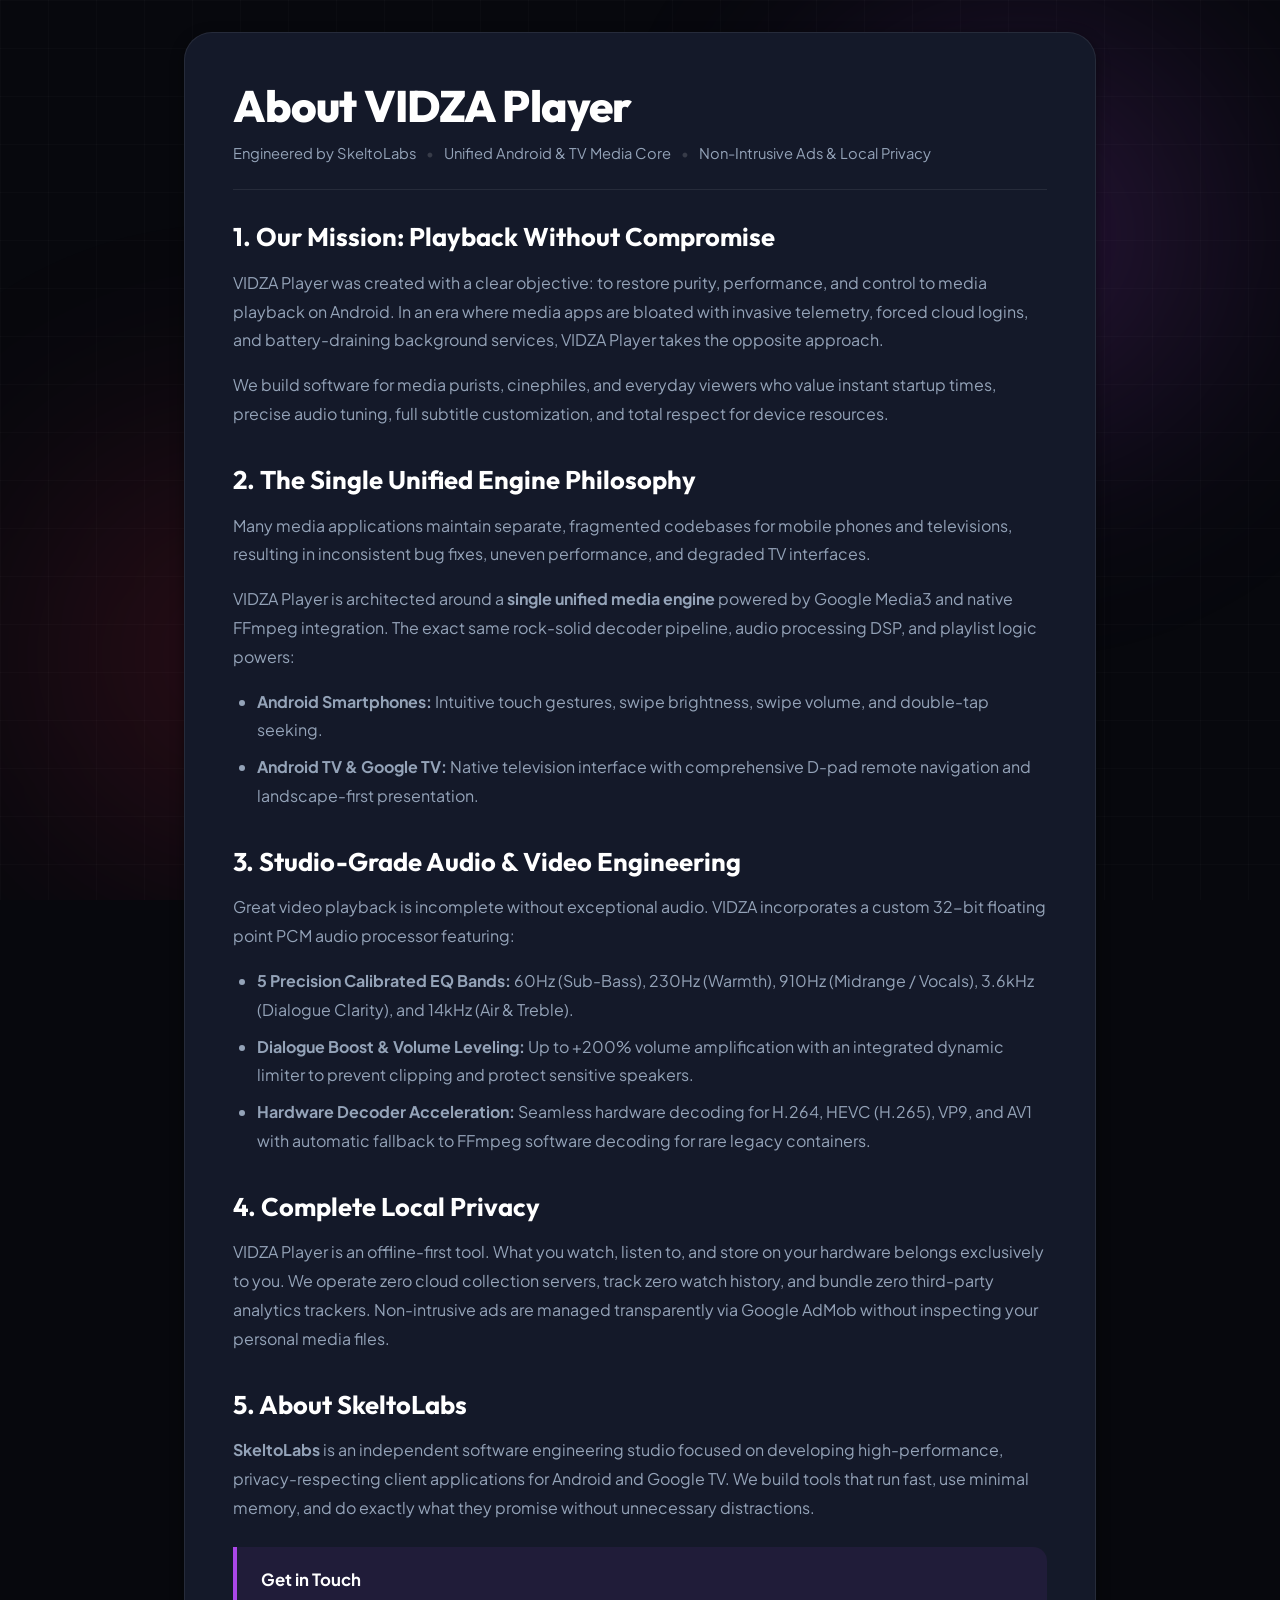
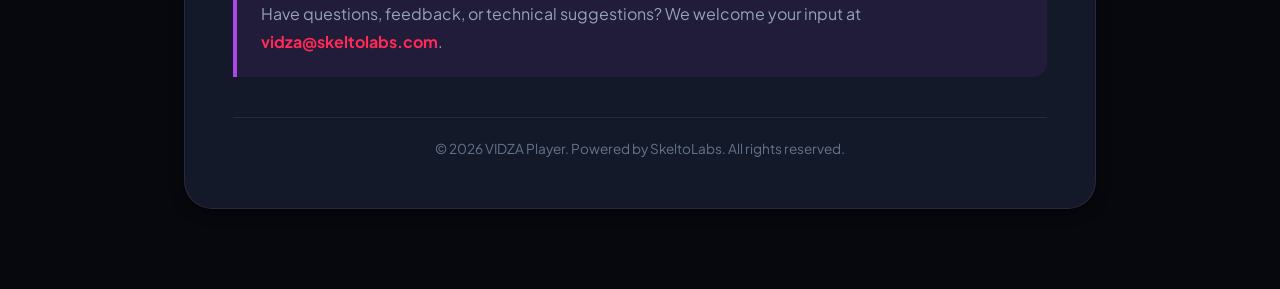
==== about.html @ 593e0abf "Initial commit: VIDZA Player landing page with SEO optimization and custom domain config" ====
<!DOCTYPE html>
<html lang="en" data-theme="dark">
<head>
  <meta charset="UTF-8">
  <meta name="viewport" content="width=device-width, initial-scale=1.0, viewport-fit=cover">
  <title>About Us — VIDZA Player</title>
  
  <meta name="title" content="About Us — VIDZA Player">
  <meta name="description" content="Learn about SkeltoLabs and our mission behind VIDZA Player: high-performance, cinematic video and audio playback for Android and Android TV.">
  <meta name="author" content="SkeltoLabs">
  <meta name="theme-color" content="#07080D">

  <link rel="canonical" href="https://vidza.skeltolabs.com/about.html">
  <meta property="og:type" content="website">
  <meta property="og:url" content="https://vidza.skeltolabs.com/about.html">
  <meta property="og:title" content="About Us — VIDZA Player">
  <meta property="og:description" content="Learn about SkeltoLabs and our mission behind VIDZA Player: high-performance, cinematic video and audio playback for Android and Android TV.">
  <meta property="og:image" content="https://vidza.skeltolabs.com/assets/images/tv_preview.png">

  <link rel="icon" type="image/png" href="assets/images/app_icon.png">
  <link rel="preconnect" href="https://fonts.googleapis.com">
  <link rel="preconnect" href="https://fonts.gstatic.com" crossorigin>
  <link href="https://fonts.googleapis.com/css2?family=Outfit:wght@400;500;600;700;800&family=Plus+Jakarta+Sans:wght@300;400;500;600;700;800&family=JetBrains+Mono:wght@400;500&display=swap" rel="stylesheet">
  <link rel="stylesheet" href="https://fonts.googleapis.com/css2?family=Material+Symbols+Rounded:opsz,wght,FILL,GRAD@20..48,100..700,0..1,-50..200" />

  <link rel="stylesheet" href="css/animations.css">
  <link rel="stylesheet" href="css/style.css">
</head>
<body class="standalone-legal-body">

  <div class="ambient-mesh" aria-hidden="true">
    <div class="ambient-blob-purple"></div>
    <div class="ambient-blob-red"></div>
  </div>
  <div class="grid-overlay" aria-hidden="true"></div>

  <!-- Self-Contained Document Wrapper (No external header, no external footer) -->
  <div class="standalone-legal-page">
    <div class="legal-container">
      
      <!-- Single Self-Contained Bordered Card -->
      <article class="legal-doc-content">

        <!-- Document Header within the Border Line -->
        <header class="in-card-header">
          <h1 class="in-card-title">About VIDZA Player</h1>
          <div class="in-card-meta">
            <span>Engineered by SkeltoLabs</span>
            <span class="meta-dot">•</span>
            <span>Unified Android & TV Media Core</span>
            <span class="meta-dot">•</span>
            <span>Non-Intrusive Ads & Local Privacy</span>
          </div>
        </header>

        <!-- Document Sections -->
        <h2>1. Our Mission: Playback Without Compromise</h2>
        <p>
          VIDZA Player was created with a clear objective: to restore purity, performance, and control to media playback on Android. In an era where media apps are bloated with invasive telemetry, forced cloud logins, and battery-draining background services, VIDZA Player takes the opposite approach.
        </p>
        <p>
          We build software for media purists, cinephiles, and everyday viewers who value instant startup times, precise audio tuning, full subtitle customization, and total respect for device resources.
        </p>

        <h2>2. The Single Unified Engine Philosophy</h2>
        <p>
          Many media applications maintain separate, fragmented codebases for mobile phones and televisions, resulting in inconsistent bug fixes, uneven performance, and degraded TV interfaces.
        </p>
        <p>
          VIDZA Player is architected around a <strong>single unified media engine</strong> powered by Google Media3 and native FFmpeg integration. The exact same rock-solid decoder pipeline, audio processing DSP, and playlist logic powers:
        </p>
        <ul>
          <li><strong>Android Smartphones:</strong> Intuitive touch gestures, swipe brightness, swipe volume, and double-tap seeking.</li>
          <li><strong>Android TV & Google TV:</strong> Native television interface with comprehensive D-pad remote navigation and landscape-first presentation.</li>
        </ul>

        <h2>3. Studio-Grade Audio & Video Engineering</h2>
        <p>
          Great video playback is incomplete without exceptional audio. VIDZA incorporates a custom 32-bit floating point PCM audio processor featuring:
        </p>
        <ul>
          <li><strong>5 Precision Calibrated EQ Bands:</strong> 60Hz (Sub-Bass), 230Hz (Warmth), 910Hz (Midrange / Vocals), 3.6kHz (Dialogue Clarity), and 14kHz (Air & Treble).</li>
          <li><strong>Dialogue Boost & Volume Leveling:</strong> Up to +200% volume amplification with an integrated dynamic limiter to prevent clipping and protect sensitive speakers.</li>
          <li><strong>Hardware Decoder Acceleration:</strong> Seamless hardware decoding for H.264, HEVC (H.265), VP9, and AV1 with automatic fallback to FFmpeg software decoding for rare legacy containers.</li>
        </ul>

        <h2>4. Complete Local Privacy</h2>
        <p>
          VIDZA Player is an offline-first tool. What you watch, listen to, and store on your hardware belongs exclusively to you. We operate zero cloud collection servers, track zero watch history, and bundle zero third-party analytics trackers. Non-intrusive ads are managed transparently via Google AdMob without inspecting your personal media files.
        </p>

        <h2>5. About SkeltoLabs</h2>
        <p>
          <strong>SkeltoLabs</strong> is an independent software engineering studio focused on developing high-performance, privacy-respecting client applications for Android and Google TV. We build tools that run fast, use minimal memory, and do exactly what they promise without unnecessary distractions.
        </p>

        <div class="legal-callout">
          <div class="legal-callout-title">
            Get in Touch
          </div>
          <p style="margin-bottom: 0;">
            Have questions, feedback, or technical suggestions? We welcome your input at <a href="mailto:vidza@skeltolabs.com" style="color: var(--red-primary); font-weight: 700;">vidza@skeltolabs.com</a>.
          </p>
        </div>

        <!-- In-Card Footer Stamp within the Border Line -->
        <div class="in-card-footer">
          &copy; 2026 VIDZA Player. Powered by SkeltoLabs. All rights reserved.
        </div>

      </article>

    </div>
  </div>

  <script src="js/main.js"></script>
</body>
</html>
---- css/animations.css ----
/* ==========================================================================
   VIDZA PLAYER LANDING PAGE — ANIMATIONS & DYNAMIC EFFECTS
   Strictly Purple & Vivid Red Palette • Ultra-Smooth 60fps Micro-Interactions
   ========================================================================== */

/* ==========================================================================
   Luxury Fade & Appear Scroll Reveal (Smooth Blur Dissolve & 60fps Glide)
   ========================================================================== */
.reveal-init {
  opacity: 0;
  transform: translateY(32px) scale(0.985);
  filter: blur(8px);
  transition: opacity 0.85s cubic-bezier(0.16, 1, 0.3, 1), 
              transform 0.85s cubic-bezier(0.16, 1, 0.3, 1),
              filter 0.85s cubic-bezier(0.16, 1, 0.3, 1);
  will-change: opacity, transform, filter;
}

.reveal-active {
  opacity: 1 !important;
  transform: translateY(0) scale(1) !important;
  filter: blur(0) !important;
}

/* Stagger delays for natural cascading flow */
.delay-1 { transition-delay: 0.08s; }
.delay-2 { transition-delay: 0.16s; }
.delay-3 { transition-delay: 0.24s; }
.delay-4 { transition-delay: 0.32s; }
.delay-5 { transition-delay: 0.40s; }
.delay-6 { transition-delay: 0.48s; }

/* Accessibility: instant display on reduced motion preference */
@media (prefers-reduced-motion: reduce) {
  .reveal-init {
    opacity: 1 !important;
    transform: none !important;
    filter: none !important;
    transition: none !important;
  }
}

/* Subtle Ambient Glow Background Pulse (Purple & Red) */
@keyframes ambientGlowPurple {
  0%, 100% {
    transform: translate(0, 0) scale(1);
    opacity: 0.4;
  }
  50% {
    transform: translate(30px, -25px) scale(1.12);
    opacity: 0.65;
  }
}

@keyframes ambientGlowRed {
  0%, 100% {
    transform: translate(0, 0) scale(1);
    opacity: 0.3;
  }
  50% {
    transform: translate(-35px, 25px) scale(1.15);
    opacity: 0.55;
  }
}

.ambient-blob-purple {
  animation: ambientGlowPurple 12s ease-in-out infinite alternate;
}

.ambient-blob-red {
  animation: ambientGlowRed 14s ease-in-out infinite alternate;
}

/* Floating Badges & Device Frames */
@keyframes floatGentle {
  0%, 100% {
    transform: translateY(0);
  }
  50% {
    transform: translateY(-8px);
  }
}

@keyframes floatReverse {
  0%, 100% {
    transform: translateY(0);
  }
  50% {
    transform: translateY(8px);
  }
}

.float-slow {
  animation: floatGentle 5.5s ease-in-out infinite;
}

.float-slow-reverse {
  animation: floatReverse 6.5s ease-in-out infinite;
}

/* TV Focus Pulse Effect (Vivid Red & Purple Glow) */
@keyframes tvFocusPulse {
  0%, 100% {
    box-shadow: 0 0 0 2px var(--red-primary), 0 0 28px rgba(255, 42, 85, 0.4);
  }
  50% {
    box-shadow: 0 0 0 2.5px var(--purple-light), 0 0 45px rgba(171, 71, 232, 0.6);
  }
}

.tv-focus-glow {
  animation: tvFocusPulse 3.5s ease-in-out infinite;
}

/* Neon Gradient Shimmer on Borders and Badges */
@keyframes borderShimmer {
  0% {
    background-position: 0% 50%;
  }
  50% {
    background-position: 100% 50%;
  }
  100% {
    background-position: 0% 50%;
  }
}

.shimmer-border {
  background-size: 200% 200%;
  animation: borderShimmer 4s ease infinite;
}

/* Sticky Install Bar Entrance / Exit */
.bottom-bar-hidden {
  opacity: 0;
  transform: translateY(130%) translateX(-50%);
  pointer-events: none;
}

.bottom-bar-visible {
  opacity: 1;
  transform: translateY(0) translateX(-50%);
  pointer-events: auto;
}

/* Lightbox & Legal Modal Animation */
@keyframes modalBackdropFade {
  from { opacity: 0; }
  to { opacity: 1; }
}

@keyframes modalContentZoom {
  from {
    opacity: 0;
    transform: scale(0.94) translateY(18px);
  }
  to {
    opacity: 1;
    transform: scale(1) translateY(0);
  }
}

.modal-enter {
  animation: modalBackdropFade 0.3s cubic-bezier(0.16, 1, 0.3, 1) forwards;
}

.modal-content-enter {
  animation: modalContentZoom 0.32s cubic-bezier(0.16, 1, 0.3, 1) forwards;
}

/* Stair Menu Cascading Entrance */
@keyframes stairItemSlide {
  from {
    opacity: 0;
    transform: translateX(36px);
  }
  to {
    opacity: 1;
    transform: translateX(0);
  }
}

.stair-menu-open .stair-item {
  animation: stairItemSlide 0.4s cubic-bezier(0.16, 1, 0.3, 1) forwards;
}

.stair-menu-open .stair-item:nth-child(1) { animation-delay: 0.04s; }
.stair-menu-open .stair-item:nth-child(2) { animation-delay: 0.08s; }
.stair-menu-open .stair-item:nth-child(3) { animation-delay: 0.12s; }
.stair-menu-open .stair-item:nth-child(4) { animation-delay: 0.16s; }
.stair-menu-open .stair-item:nth-child(5) { animation-delay: 0.20s; }
.stair-menu-open .stair-item:nth-child(6) { animation-delay: 0.24s; }
.stair-menu-open .stair-item:nth-child(7) { animation-delay: 0.28s; }

/* Theme Toggle Transition */
body, .site-header, .feature-card, .device-category-card, 
.faq-item, .sticky-bottom-bar, .modal-box, .stair-drawer-panel {
  transition: background-color 0.35s ease, color 0.35s ease, border-color 0.35s ease, box-shadow 0.35s ease;
}
---- css/style.css ----
/* ==========================================================================
   VIDZA PLAYER — MODERN CINEMATIC DESIGN SYSTEM
   Strictly Purple & Vivid Red Palette • Light & Dark Mode • Zero Emojis
   ========================================================================== */

@import url('https://fonts.googleapis.com/css2?family=Plus+Jakarta+Sans:wght@300;400;500;600;700;800&family=Outfit:wght@400;500;600;700;800&family=JetBrains+Mono:wght@400;500&display=swap');

:root {
  /* Surface Colors — Dark Obsidian (Default) */
  --bg-dark: #07080D;
  --bg-primary: #0B0E17;
  --bg-secondary: #101422;
  --bg-card: #141929;
  --bg-card-hover: #1B2238;
  --bg-glass: rgba(16, 20, 34, 0.78);
  --bg-glass-elevated: rgba(22, 28, 48, 0.94);

  /* Primary Brand Accents: Purple & Red ONLY (Zero Cyan/Blue) */
  --purple-primary: #8B2FC9;
  --purple-light: #AB47E8;
  --purple-dark: #6A1FA0;
  --purple-glow: rgba(171, 71, 232, 0.35);

  --red-primary: #FF2A55;
  --red-light: #FF4D73;
  --red-dark: #D91B44;
  --red-glow: rgba(255, 42, 85, 0.35);

  --gradient-brand: linear-gradient(135deg, #AB47E8 0%, #FF2A55 100%);
  --gradient-red: linear-gradient(135deg, #FF2A55 0%, #D91B44 100%);
  --gradient-purple: linear-gradient(135deg, #AB47E8 0%, #8B2FC9 100%);

  /* Typography Colors */
  --text-white: #FFFFFF;
  --text-primary: #F8FAFC;
  --text-secondary: #94A3B8;
  --text-muted: #64748B;
  --text-dark: #0F172A;

  /* Borders & Dividers */
  --border-subtle: rgba(255, 255, 255, 0.08);
  --border-medium: rgba(255, 255, 255, 0.15);
  --border-highlight: rgba(171, 71, 232, 0.45);
  --border-red: rgba(255, 42, 85, 0.45);

  /* Shadows */
  --shadow-sm: 0 4px 14px rgba(0, 0, 0, 0.45);
  --shadow-md: 0 10px 32px rgba(0, 0, 0, 0.65);
  --shadow-lg: 0 24px 60px rgba(0, 0, 0, 0.85);

  /* Dimensions */
  --container-max: 1240px;
  --header-height: 74px;
  --bottom-bar-height: 72px;
  --radius-sm: 8px;
  --radius-md: 14px;
  --radius-lg: 20px;
  --radius-xl: 28px;
  --radius-full: 9999px;
}

/* Light Mode Variables (Purple & Red preserved) */
[data-theme="light"] {
  --bg-dark: #F8FAFC;
  --bg-primary: #FFFFFF;
  --bg-secondary: #F1F5F9;
  --bg-card: #FFFFFF;
  --bg-card-hover: #F8FAFC;
  --bg-glass: rgba(255, 255, 255, 0.86);
  --bg-glass-elevated: rgba(255, 255, 255, 0.98);

  --text-white: #0F172A;
  --text-primary: #1E293B;
  --text-secondary: #475569;
  --text-muted: #94A3B8;

  --border-subtle: rgba(15, 23, 42, 0.08);
  --border-medium: rgba(15, 23, 42, 0.16);
  --border-highlight: rgba(139, 47, 201, 0.35);
  --border-red: rgba(255, 42, 85, 0.35);

  --shadow-sm: 0 4px 14px rgba(0, 0, 0, 0.04);
  --shadow-md: 0 10px 30px rgba(0, 0, 0, 0.08);
  --shadow-lg: 0 22px 50px rgba(0, 0, 0, 0.12);
}

/* Reset & Base Styles */
*, *::before, *::after {
  box-sizing: border-box;
  margin: 0;
  padding: 0;
  -webkit-tap-highlight-color: transparent !important;
}

html {
  scroll-behavior: smooth;
  font-size: 16px;
  -webkit-touch-callout: none !important;
  -webkit-user-select: none !important;
  -khtml-user-select: none !important;
  -moz-user-select: none !important;
  -ms-user-select: none !important;
  user-select: none !important;
  touch-action: pan-y;
  -ms-touch-action: pan-y;
}

html {
  overflow-x: hidden;
  max-width: 100%;
  width: 100%;
  -webkit-text-size-adjust: 100%;
  box-sizing: border-box;
}

*, *::before, *::after {
  box-sizing: border-box;
}

body {
  background-color: var(--bg-dark);
  color: var(--text-primary);
  font-family: 'Plus Jakarta Sans', -apple-system, BlinkMacSystemFont, "Segoe UI", Roboto, sans-serif;
  line-height: 1.6;
  overflow-x: hidden;
  max-width: 100%;
  width: 100%;
  position: relative;
  -webkit-font-smoothing: antialiased;
  -moz-osx-font-smoothing: grayscale;
  -webkit-touch-callout: none !important;
  -webkit-user-select: none !important;
  -khtml-user-select: none !important;
  -moz-user-select: none !important;
  -ms-user-select: none !important;
  user-select: none !important;
  touch-action: pan-y;
}

.main-content {
  overflow-x: hidden;
  max-width: 100%;
  width: 100%;
  position: relative;
}

button, a, .btn, .stair-link, .platform-chip, .device-tab-btn, .showcase-tab-btn, .faq-question, .store-btn, .theme-toggle-btn {
  -webkit-touch-callout: none !important;
  -webkit-user-select: none !important;
  user-select: none !important;
  touch-action: manipulation !important;
  outline: none !important;
}

/* Allow text entry & selection inside form inputs and textareas */
input, textarea, select {
  -webkit-touch-callout: default !important;
  -webkit-user-select: text !important;
  -moz-user-select: text !important;
  -ms-user-select: text !important;
  user-select: text !important;
}

/* Prevent image dragging and mobile long-press image callouts */
img, svg, video {
  -webkit-user-drag: none;
  -khtml-user-drag: none;
  -moz-user-drag: none;
  -o-user-drag: none;
  user-drag: none;
  -webkit-touch-callout: none;
  pointer-events: auto;
}

/* Material Symbols Global Styling (Zero Emojis Guaranteed) */
.material-symbols-rounded {
  font-family: 'Material Symbols Rounded' !important;
  font-weight: normal;
  font-style: normal;
  font-size: 24px;
  line-height: 1;
  letter-spacing: normal;
  text-transform: none;
  display: inline-flex;
  align-items: center;
  justify-content: center;
  white-space: nowrap;
  word-wrap: normal;
  direction: ltr;
  font-feature-settings: 'liga';
  -webkit-font-smoothing: antialiased;
  user-select: none;
  vertical-align: middle;
}

/* Headings */
h1, h2, h3, h4, h5, h6 {
  font-family: 'Outfit', 'Plus Jakarta Sans', sans-serif;
  color: var(--text-white);
  font-weight: 700;
  line-height: 1.2;
}

a {
  color: inherit;
  text-decoration: none;
  transition: all 0.25s ease;
}

button {
  font-family: inherit;
  cursor: pointer;
  border: none;
  background: none;
  outline: none;
}

img {
  max-width: 100%;
  height: auto;
  display: block;
}

/* Container */
.container {
  width: 100%;
  max-width: var(--container-max);
  margin-left: auto;
  margin-right: auto;
  padding-left: 24px;
  padding-right: 24px;
}

/* Ambient Background Lights (Purple & Red Blobs) */
.ambient-mesh {
  position: fixed;
  top: 0;
  left: 0;
  width: 100%;
  max-width: 100%;
  height: 100vh;
  pointer-events: none;
  z-index: 0;
  overflow: hidden;
}

.ambient-blob-purple {
  position: absolute;
  top: -10%;
  right: -5%;
  width: 650px;
  height: 650px;
  background: radial-gradient(circle, rgba(171, 71, 232, 0.22) 0%, rgba(171, 71, 232, 0) 70%);
  filter: blur(85px);
}

.ambient-blob-red {
  position: absolute;
  top: 35%;
  left: -8%;
  width: 680px;
  height: 680px;
  background: radial-gradient(circle, rgba(255, 42, 85, 0.16) 0%, rgba(255, 42, 85, 0) 70%);
  filter: blur(90px);
}

.grid-overlay {
  position: fixed;
  top: 0;
  left: 0;
  width: 100vw;
  height: 100vh;
  background-image: linear-gradient(rgba(255, 255, 255, 0.02) 1px, transparent 1px),
                    linear-gradient(90deg, rgba(255, 255, 255, 0.02) 1px, transparent 1px);
  background-size: 48px 48px;
  pointer-events: none;
  z-index: 1;
}

[data-theme="light"] .grid-overlay {
  background-image: linear-gradient(rgba(0, 0, 0, 0.03) 1px, transparent 1px),
                    linear-gradient(90deg, rgba(0, 0, 0, 0.03) 1px, transparent 1px);
}

/* ==========================================================================
   MINIMALIST HEADER (Theme Toggle + Stair Menu ONLY, No Download Button)
   ========================================================================== */
.site-header {
  position: fixed;
  top: 0;
  left: 0;
  width: 100%;
  height: var(--header-height);
  z-index: 100;
  background: var(--bg-glass);
  backdrop-filter: blur(18px);
  -webkit-backdrop-filter: blur(18px);
  border-bottom: 1px solid var(--border-subtle);
  transition: all 0.3s ease;
}

.site-header.scrolled {
  background: var(--bg-glass-elevated);
  box-shadow: var(--shadow-sm);
  border-bottom-color: var(--border-medium);
}

.header-inner {
  display: flex;
  align-items: center;
  justify-content: space-between;
  height: 100%;
}

.brand-logo-wrap {
  display: flex;
  align-items: center;
  gap: 12px;
}

.brand-svg-logo {
  height: 32px;
  width: auto;
  transition: opacity 0.25s ease;
}

.brand-svg-logo .logo-vidza {
  fill: url(#vidzaGrad);
  transition: fill 0.3s ease;
}

.brand-svg-logo .logo-player {
  fill: url(#playerGrad);
  transition: fill 0.3s ease;
}

[data-theme="light"] .brand-svg-logo .logo-vidza {
  fill: #0F172A !important;
}

[data-theme="light"] .brand-svg-logo .logo-player {
  fill: #8B2FC9 !important;
}

.header-actions {
  display: flex;
  align-items: center;
  gap: 12px;
}

/* Theme Toggle Button */
.theme-toggle-btn {
  width: 44px;
  height: 44px;
  border-radius: var(--radius-full);
  display: flex;
  align-items: center;
  justify-content: center;
  color: var(--text-white);
  background: rgba(255, 255, 255, 0.05);
  border: 1px solid var(--border-medium);
  transition: all 0.25s ease;
}

[data-theme="light"] .theme-toggle-btn {
  background: rgba(15, 23, 42, 0.05);
  color: var(--text-dark);
}

.theme-toggle-btn:hover {
  transform: translateY(-2px);
  border-color: var(--red-primary);
  box-shadow: 0 0 18px var(--red-glow);
}

/* 3-Step Stair Menu Button */
.stair-menu-btn {
  display: flex;
  align-items: center;
  gap: 10px;
  padding: 10px 18px;
  border-radius: var(--radius-full);
  background: rgba(255, 255, 255, 0.05);
  border: 1px solid var(--border-medium);
  color: var(--text-white);
  font-weight: 600;
  font-size: 0.92rem;
  transition: all 0.25s cubic-bezier(0.16, 1, 0.3, 1);
}

[data-theme="light"] .stair-menu-btn {
  background: rgba(15, 23, 42, 0.05);
  color: var(--text-dark);
}

.stair-menu-btn:hover {
  transform: translateY(-2px);
  border-color: var(--purple-light);
  box-shadow: 0 0 20px var(--purple-glow);
}

.stair-icon-box {
  display: flex;
  flex-direction: column;
  justify-content: center;
  align-items: flex-start;
  gap: 4px;
  width: 22px;
  height: 18px;
}

.stair-bar {
  height: 2px;
  background: currentColor;
  border-radius: 2px;
  transition: all 0.3s ease;
}

.stair-bar.step-1 { width: 22px; }
.stair-bar.step-2 { width: 16px; }
.stair-bar.step-3 { width: 10px; }

.stair-menu-btn:hover .stair-bar.step-1 { width: 18px; }
.stair-menu-btn:hover .stair-bar.step-2 { width: 22px; }
.stair-menu-btn:hover .stair-bar.step-3 { width: 14px; }

/* Buttons */
.btn {
  display: inline-flex;
  align-items: center;
  justify-content: center;
  gap: 10px;
  font-size: 0.95rem;
  font-weight: 600;
  padding: 12px 24px;
  border-radius: var(--radius-full);
  transition: all 0.25s cubic-bezier(0.16, 1, 0.3, 1);
  text-decoration: none;
  white-space: nowrap;
}

.btn-primary {
  background: var(--gradient-brand);
  color: #FFFFFF !important;
  box-shadow: 0 6px 24px var(--purple-glow);
  border: 1px solid rgba(255, 255, 255, 0.2);
}

.btn-primary:hover {
  transform: translateY(-2px);
  box-shadow: 0 10px 32px var(--red-glow), 0 0 20px var(--purple-glow);
  border-color: rgba(255, 255, 255, 0.4);
}

.btn-secondary {
  background: rgba(255, 255, 255, 0.05);
  color: var(--text-primary);
  border: 1px solid var(--border-medium);
  backdrop-filter: blur(10px);
}

[data-theme="light"] .btn-secondary {
  background: rgba(15, 23, 42, 0.05);
  color: var(--text-dark);
}

.btn-secondary:hover {
  background: rgba(255, 255, 255, 0.1);
  color: var(--text-white);
  border-color: var(--purple-light);
  transform: translateY(-2px);
}

.btn-red {
  background: var(--gradient-red);
  color: #FFFFFF !important;
  font-weight: 700;
  box-shadow: 0 4px 20px var(--red-glow);
}

.btn-red:hover {
  transform: translateY(-2px);
  box-shadow: 0 8px 30px rgba(255, 42, 85, 0.6);
}

.btn-sm {
  padding: 8px 18px;
  font-size: 0.88rem;
}

.btn-lg {
  padding: 16px 32px;
  font-size: 1.05rem;
}

/* ==========================================================================
   STAIR MENU DRAWER
   ========================================================================== */
.stair-drawer-overlay {
  position: fixed;
  top: 0;
  left: 0;
  width: 100%;
  max-width: 100%;
  height: 100vh;
  background: rgba(0, 0, 0, 0.75);
  backdrop-filter: blur(14px);
  -webkit-backdrop-filter: blur(14px);
  z-index: 1000;
  opacity: 0;
  visibility: hidden;
  pointer-events: none;
  overflow: hidden;
  transition: opacity 0.35s ease, visibility 0.35s ease;
}

.stair-drawer-overlay.active {
  opacity: 1;
  visibility: visible;
  pointer-events: auto;
}

.stair-drawer-panel {
  position: absolute;
  top: 0;
  right: 0;
  width: 295px;
  max-width: 86vw;
  height: 100dvh;
  max-height: 100dvh;
  background: var(--bg-glass-elevated);
  backdrop-filter: blur(28px);
  -webkit-backdrop-filter: blur(28px);
  border-left: 1px solid var(--border-medium);
  box-shadow: -15px 0 50px rgba(0, 0, 0, 0.7);
  padding: 14px 12px max(14px, env(safe-area-inset-bottom, 14px)) 12px;
  display: flex;
  flex-direction: column;
  justify-content: space-between;
  transform: translateX(100%);
  transition: transform 0.35s cubic-bezier(0.16, 1, 0.3, 1);
  overflow: hidden;
  box-sizing: border-box;
}

.stair-drawer-overlay.active .stair-drawer-panel {
  transform: translateX(0);
}

.stair-drawer-scroll-wrap {
  overflow-y: auto;
  flex: 1;
  min-height: 0;
  display: flex;
  flex-direction: column;
  scrollbar-width: thin;
  padding-right: 2px;
}

.stair-drawer-header {
  display: flex;
  align-items: center;
  justify-content: space-between;
  padding-bottom: 8px;
  border-bottom: 1px solid var(--border-subtle);
  margin-bottom: 8px;
}

.stair-nav-list {
  list-style: none;
  display: flex;
  flex-direction: column;
  gap: 4px;
}

.stair-item {
  opacity: 0;
}

.stair-link {
  display: flex;
  align-items: center;
  justify-content: space-between;
  padding: 6px 10px;
  border-radius: var(--radius-sm);
  background: rgba(255, 255, 255, 0.03);
  border: 1px solid var(--border-subtle);
  transition: all 0.2s ease;
}

[data-theme="light"] .stair-link {
  background: rgba(15, 23, 42, 0.03);
}

.stair-link:hover {
  background: var(--bg-card-hover);
  border-color: var(--red-primary);
  transform: translateX(3px);
  box-shadow: 0 4px 12px var(--red-glow);
}

.stair-link-left {
  display: flex;
  align-items: center;
  gap: 8px;
}

.stair-link-icon {
  width: 26px;
  height: 26px;
  border-radius: 7px;
  background: rgba(255, 42, 85, 0.12);
  color: var(--red-primary);
  display: flex;
  align-items: center;
  justify-content: center;
  font-size: 15px;
  flex-shrink: 0;
}

.stair-link-icon .material-symbols-rounded {
  font-size: 16px;
}

.stair-link-title {
  font-weight: 600;
  font-size: 0.84rem;
  color: var(--text-white);
  line-height: 1.15;
}

.stair-link-desc {
  font-size: 0.67rem;
  color: var(--text-muted);
  line-height: 1.1;
}

.stair-step-tag {
  font-size: 0.62rem;
  font-family: 'JetBrains Mono', monospace;
  color: var(--text-muted);
  padding: 1px 5px;
  border-radius: 4px;
  background: rgba(255, 255, 255, 0.05);
}

.stair-drawer-footer {
  padding-top: 8px;
  margin-top: 6px;
  border-top: 1px solid var(--border-subtle);
  display: flex;
  flex-direction: column;
  gap: 8px;
}

/* ==========================================================================
   MAIN CONTENT & SECTIONS
   ========================================================================== */
.main-content {
  position: relative;
  z-index: 2;
}

.section {
  padding: 96px 0;
  position: relative;
}

.section-tag-wrap {
  display: inline-flex;
  align-items: center;
  gap: 8px;
  padding: 6px 14px;
  border-radius: var(--radius-full);
  background: rgba(171, 71, 232, 0.1);
  border: 1px solid rgba(171, 71, 232, 0.25);
  color: var(--purple-light);
  font-size: 0.82rem;
  font-weight: 700;
  letter-spacing: 0.05em;
  text-transform: uppercase;
  margin-bottom: 20px;
}

.section-tag-wrap.red {
  background: rgba(255, 42, 85, 0.1);
  border-color: rgba(255, 42, 85, 0.3);
  color: var(--red-primary);
}

.section-header {
  text-align: center;
  max-width: 780px;
  margin: 0 auto 64px auto;
}

.section-title {
  font-size: 2.75rem;
  margin-bottom: 18px;
  letter-spacing: -0.02em;
}

.section-desc {
  font-size: 1.15rem;
  color: var(--text-secondary);
  line-height: 1.7;
}

/* Hero Section */
.hero-section {
  padding-top: calc(var(--header-height) + 56px);
  padding-bottom: 40px;
  text-align: center;
  position: relative;
  z-index: 20;
}

.hero-pill-badge {
  display: inline-flex;
  align-items: center;
  gap: 10px;
  padding: 6px 18px;
  background: var(--bg-card);
  border: 1px solid var(--border-highlight);
  border-radius: var(--radius-full);
  font-size: 0.85rem;
  font-weight: 600;
  color: var(--purple-light);
  box-shadow: 0 0 20px rgba(171, 71, 232, 0.2);
  margin-bottom: 24px;
}

.hero-pill-badge .badge-dot {
  width: 8px;
  height: 8px;
  background-color: var(--red-primary);
  border-radius: 50%;
  box-shadow: 0 0 10px var(--red-primary);
}

.hero-headline {
  font-size: clamp(2.3rem, 5.5vw, 4rem);
  font-weight: 800;
  letter-spacing: -0.03em;
  margin-bottom: 24px;
  line-height: 1.15;
  word-wrap: break-word;
}

.gradient-text-purple {
  background: linear-gradient(135deg, var(--text-white) 30%, #D8B4FE 70%, var(--purple-light) 100%);
  -webkit-background-clip: text;
  -webkit-text-fill-color: transparent;
}

.gradient-text-red {
  background: linear-gradient(135deg, var(--text-white) 20%, #FFA8BA 60%, var(--red-primary) 100%);
  -webkit-background-clip: text;
  -webkit-text-fill-color: transparent;
}

.hero-subtitle {
  font-size: 1.2rem;
  color: var(--text-secondary);
  max-width: 760px;
  margin: 0 auto 36px auto;
  line-height: 1.65;
}

.hero-cta-group {
  display: flex;
  align-items: center;
  justify-content: center;
  gap: 18px;
  margin-bottom: 36px;
  flex-wrap: wrap;
}

/* Platform availability pill chips in Hero */
.hero-devices-row {
  display: flex;
  align-items: center;
  justify-content: center;
  gap: 12px;
  flex-wrap: wrap;
  margin-bottom: 52px;
}

.platform-chip {
  display: inline-flex;
  align-items: center;
  gap: 8px;
  padding: 8px 16px;
  background: var(--bg-card);
  border: 1px solid var(--border-subtle);
  border-radius: var(--radius-full);
  font-size: 0.85rem;
  font-weight: 600;
  color: var(--text-primary);
}

.platform-chip.active {
  border-color: rgba(255, 42, 85, 0.4);
  background: rgba(255, 42, 85, 0.08);
  color: var(--red-primary);
}

.platform-chip.coming-soon {
  opacity: 0.7;
  border-style: dashed;
}

.platform-chip .status-dot {
  width: 6px;
  height: 6px;
  border-radius: 50%;
  background: var(--red-primary);
  box-shadow: 0 0 6px var(--red-primary);
}

.platform-chip.coming-soon .status-dot {
  background: var(--text-muted);
  box-shadow: none;
}

/* Interactive Device Switcher in Hero */
.device-toggle-container {
  display: inline-flex;
  background: var(--bg-card);
  padding: 6px;
  border-radius: var(--radius-full);
  border: 1px solid var(--border-medium);
  box-shadow: var(--shadow-sm);
  position: relative;
  z-index: 26;
  pointer-events: auto;
}

.device-tab-btn {
  display: inline-flex;
  align-items: center;
  gap: 10px;
  padding: 10px 24px;
  border-radius: var(--radius-full);
  color: var(--text-secondary);
  font-weight: 600;
  font-size: 0.92rem;
  cursor: pointer;
  position: relative;
  z-index: 27;
  pointer-events: auto;
  transition: all 0.3s cubic-bezier(0.16, 1, 0.3, 1);
}

.device-tab-btn:hover {
  color: var(--text-white);
}

.device-tab-btn.active {
  background: var(--gradient-brand);
  color: #FFFFFF !important;
  box-shadow: 0 4px 18px var(--purple-glow);
}

.hero-device-toggle-wrap {
  position: relative;
  z-index: 30;
}

/* Device Mockup Displays (Clean, No Black Background, Soft Silhouette Shadow) */
.hero-stage {
  position: relative;
  max-width: 1060px;
  margin: -36px auto 0 auto;
  display: flex;
  justify-content: center;
  align-items: center;
  z-index: 22;
}

.hero-devices-showcase {
  --hero-zoom: 1;
  position: relative;
  width: 100%;
  display: flex;
  align-items: center;
  justify-content: center;
  min-height: 560px;
  padding: 0;
  margin-top: -15px;
  margin-bottom: -50px;
  perspective: 1200px;
  cursor: grab;
  touch-action: pan-y pinch-zoom;
  user-select: none;
  z-index: 25;
}

.hero-devices-showcase:active {
  cursor: grabbing;
}

/* Scalable Device Canvas — Keeps TV & Phone in Flawless Mathematical Overlap */
.hero-devices-canvas {
  position: relative;
  width: 100%;
  height: 100%;
  min-height: 540px;
  display: flex;
  align-items: center;
  justify-content: center;
  transform: scale(var(--hero-zoom, 1));
  transform-origin: center center;
  transition: transform 0.22s cubic-bezier(0.16, 1, 0.3, 1);
  will-change: transform;
  z-index: 26;
}

/* TV Device Wrap */
.hero-tv-wrap {
  position: absolute;
  top: 50%;
  left: 50%;
  z-index: 2;
  width: 100%;
  max-width: 760px;
  display: flex;
  align-items: center;
  justify-content: center;
  cursor: pointer;
  transform-origin: center center;
  transition: opacity 0.6s cubic-bezier(0.16, 1, 0.3, 1), transform 0.65s cubic-bezier(0.16, 1, 0.3, 1), filter 0.4s ease;
  will-change: transform, opacity;
}

.hero-tv-wrap .tv-screen-img {
  width: 100%;
  height: auto;
  max-height: 480px;
  object-fit: contain;
  display: block;
  background: transparent;
  filter: drop-shadow(0 20px 45px rgba(0, 0, 0, 0.8)) drop-shadow(0 0 35px rgba(171, 71, 232, 0.22));
  transition: transform 0.4s ease, filter 0.4s ease;
}

/* Phone Device Wrap */
.hero-phone-wrap {
  position: absolute;
  top: 50%;
  left: 50%;
  z-index: 5;
  width: 250px;
  display: flex;
  align-items: center;
  justify-content: center;
  cursor: pointer;
  transform-origin: center center;
  transition: opacity 0.6s cubic-bezier(0.16, 1, 0.3, 1), transform 0.65s cubic-bezier(0.16, 1, 0.3, 1), filter 0.4s ease;
  will-change: transform, opacity;
}

.hero-phone-wrap .phone-screen-img {
  width: 100%;
  height: auto;
  max-height: 480px;
  object-fit: contain;
  display: block;
  background: transparent;
  filter: drop-shadow(0 24px 48px rgba(0, 0, 0, 0.88)) drop-shadow(0 0 30px rgba(255, 42, 85, 0.25));
  transition: transform 0.4s ease, filter 0.4s ease;
}

/* Hover effects when overlapping */
.hero-devices-showcase.view-both .hero-tv-wrap:hover {
  filter: brightness(1.06);
}

.hero-devices-showcase.view-both .hero-tv-wrap:hover .tv-screen-img {
  filter: drop-shadow(0 24px 50px rgba(0, 0, 0, 0.88)) drop-shadow(0 0 42px rgba(171, 71, 232, 0.35));
}

.hero-devices-showcase.view-both .hero-phone-wrap:hover {
  filter: brightness(1.08);
}

.hero-devices-showcase.view-both .hero-phone-wrap:hover .phone-screen-img {
  filter: drop-shadow(0 28px 55px rgba(0, 0, 0, 0.95)) drop-shadow(0 0 38px rgba(255, 42, 85, 0.42));
}

/* View Modes for Hero Stage */

/* 1. All Screens (Flawless Overlapping Composition — TV centered widescreen backdrop, Phone resting at bottom-right) */
.hero-devices-showcase.view-both .hero-tv-wrap {
  opacity: 1;
  pointer-events: auto;
  z-index: 2;
  transform: translate(-56%, -50%);
}

.hero-devices-showcase.view-both .hero-phone-wrap {
  opacity: 1;
  pointer-events: auto;
  z-index: 5;
  transform: translate(66%, -24%);
}

/* 2. TV Edition (Smoothly Centers TV in the Middle Area) */
.hero-devices-showcase.view-tv .hero-tv-wrap {
  opacity: 1;
  pointer-events: auto;
  z-index: 6;
  transform: translate(-50%, -50%) scale(1.08);
}

.hero-devices-showcase.view-tv .hero-phone-wrap {
  opacity: 0;
  pointer-events: none;
  z-index: 1;
  transform: translate(125%, -24%) scale(0.7);
}

/* 3. Smartphone Edition (Smoothly Centers Phone in the Middle Area) */
.hero-devices-showcase.view-phone .hero-tv-wrap {
  opacity: 0;
  pointer-events: none;
  z-index: 1;
  transform: translate(-98%, -50%) scale(0.72);
}

.hero-devices-showcase.view-phone .hero-phone-wrap {
  opacity: 1;
  pointer-events: auto;
  z-index: 6;
  transform: translate(-50%, -50%) scale(1.22);
}

/* Interactive Hero Toggle Wrap */
.hero-device-toggle-wrap {
  position: relative;
  z-index: 25;
  display: flex;
  justify-content: center;
  margin-bottom: 42px;
}

/* Device Section Preview Images */
.device-card-preview-wrap {
  width: 100%;
  display: flex;
  align-items: center;
  justify-content: center;
  margin: 16px 0 20px 0;
  padding: 8px 0;
  background: transparent;
}

.device-card-clean-img {
  width: auto;
  max-width: 100%;
  max-height: 220px;
  object-fit: contain;
  background: transparent;
  filter: drop-shadow(0 14px 28px rgba(0, 0, 0, 0.72)) drop-shadow(0 0 22px rgba(171, 71, 232, 0.2));
  transition: transform 0.3s ease, filter 0.3s ease;
}

.device-card-clean-img:hover {
  transform: translateY(-3px) scale(1.02);
  filter: drop-shadow(0 18px 36px rgba(0, 0, 0, 0.85)) drop-shadow(0 0 28px rgba(171, 71, 232, 0.3));
}

.device-mockup-wrap {
  display: none;
  position: relative;
  margin: 0 auto;
  transition: opacity 0.4s ease, transform 0.4s ease;
}

.device-mockup-wrap.active {
  display: block;
  opacity: 1;
}

/* Android TV Display (Clean, No Black Background, Soft Silhouette Shadow) */
.tv-frame-outer {
  background: transparent;
  padding: 0;
  border-radius: 0;
  border: none;
  box-shadow: none;
  position: relative;
  max-width: 100%;
  display: flex;
  justify-content: center;
  align-items: center;
}

.tv-screen-bezel {
  border-radius: 0;
  overflow: visible;
  background: transparent;
  aspect-ratio: auto;
  position: relative;
}

.tv-screen-img {
  width: 100%;
  max-width: 760px;
  height: auto;
  max-height: 520px;
  object-fit: contain;
  display: block;
  background: transparent;
  filter: drop-shadow(0 20px 45px rgba(0, 0, 0, 0.8)) drop-shadow(0 0 35px rgba(171, 71, 232, 0.22));
  transition: transform 0.3s ease, filter 0.3s ease;
}

.tv-stand {
  display: none !important;
}

/* Floating TV Feature Badges */
.floating-badge {
  position: absolute;
  display: flex;
  align-items: center;
  gap: 10px;
  background: var(--bg-glass-elevated);
  backdrop-filter: blur(14px);
  -webkit-backdrop-filter: blur(14px);
  border: 1px solid var(--border-medium);
  border-radius: var(--radius-md);
  padding: 12px 18px;
  box-shadow: var(--shadow-md);
  z-index: 10;
  text-align: left;
  pointer-events: none;
  user-select: none;
}

.badge-tv-left {
  top: 15%;
  left: -40px;
  border-color: rgba(255, 42, 85, 0.4);
}

.badge-tv-right {
  bottom: 20%;
  right: -40px;
  border-color: rgba(171, 71, 232, 0.4);
}

.badge-icon-box {
  width: 40px;
  height: 40px;
  border-radius: 10px;
  display: flex;
  align-items: center;
  justify-content: center;
  background: rgba(255, 255, 255, 0.05);
}

.badge-icon-box.red {
  color: var(--red-primary);
  background: rgba(255, 42, 85, 0.12);
}

.badge-icon-box.purple {
  color: var(--purple-light);
  background: rgba(171, 71, 232, 0.12);
}

.badge-title {
  font-weight: 700;
  font-size: 0.95rem;
  color: var(--text-white);
  line-height: 1.2;
}

.badge-subtitle {
  font-size: 0.8rem;
  color: var(--text-secondary);
}

/* Smartphone Mockup Display (Clean, No Black Background, Soft Silhouette Shadow) */
.phone-mockup-container {
  display: flex;
  align-items: center;
  justify-content: center;
  position: relative;
}

.phone-frame {
  width: auto;
  max-width: 330px;
  background: transparent;
  padding: 0;
  border-radius: 0;
  border: none;
  box-shadow: none;
  position: relative;
}

.phone-screen {
  border-radius: 0;
  overflow: visible;
  background: transparent;
  aspect-ratio: auto;
  position: relative;
}

.phone-screen-img {
  width: 100%;
  height: auto;
  max-height: 580px;
  object-fit: contain;
  display: block;
  background: transparent;
  filter: drop-shadow(0 20px 45px rgba(0, 0, 0, 0.75)) drop-shadow(0 0 35px rgba(171, 71, 232, 0.22));
  transition: transform 0.3s ease, filter 0.3s ease;
}

.phone-notch {
  display: none !important;
}

/* Key Metrics Strip */
.stats-banner {
  padding: 90px 0 44px 0;
  border-top: 1px solid var(--border-subtle);
  border-bottom: 1px solid var(--border-subtle);
  background: var(--bg-card);
  backdrop-filter: blur(10px);
  position: relative;
  z-index: 1;
}

.stats-grid {
  display: grid;
  grid-template-columns: repeat(4, 1fr);
  gap: 24px;
  text-align: center;
}

.stat-item {
  padding: 16px;
}

.stat-number {
  font-size: 2.75rem;
  font-weight: 800;
  font-family: 'Outfit', sans-serif;
  color: var(--text-white);
  line-height: 1;
  margin-bottom: 8px;
}

.stat-label {
  font-size: 0.95rem;
  font-weight: 600;
  color: var(--text-secondary);
}

/* Feature Cards Grid */
.features-grid {
  display: grid;
  grid-template-columns: repeat(3, 1fr);
  gap: 28px;
}

.feature-card {
  background: var(--bg-card);
  border: 1px solid var(--border-subtle);
  border-radius: var(--radius-lg);
  padding: 30px 26px;
  transition: all 0.3s cubic-bezier(0.16, 1, 0.3, 1);
  position: relative;
  overflow: hidden;
  display: flex;
  flex-direction: column;
}

.feature-card::before {
  content: '';
  position: absolute;
  top: 0;
  left: 0;
  right: 0;
  height: 2px;
  background: transparent;
  transition: background 0.3s ease;
}

.feature-card:hover {
  transform: translateY(-6px);
  border-color: var(--border-highlight);
  background: var(--bg-card-hover);
  box-shadow: var(--shadow-md), 0 0 30px rgba(171, 71, 232, 0.15);
}

.feature-card:hover::before {
  background: var(--gradient-purple);
}

.feature-card.highlight {
  border-color: rgba(255, 42, 85, 0.35);
}

.feature-card.highlight:hover {
  border-color: var(--red-primary);
  box-shadow: var(--shadow-md), 0 0 30px rgba(255, 42, 85, 0.25);
}

.feature-card.highlight:hover::before {
  background: var(--gradient-red);
}

.feature-card-badge {
  display: inline-block;
  align-self: flex-start;
  font-family: 'JetBrains Mono', monospace;
  font-size: 0.68rem;
  font-weight: 700;
  letter-spacing: 0.08em;
  text-transform: uppercase;
  color: var(--purple-light);
  background: rgba(171, 71, 232, 0.1);
  border: 1px solid rgba(171, 71, 232, 0.28);
  padding: 3px 8px;
  border-radius: 6px;
  margin-bottom: 16px;
}

.feature-card.highlight .feature-card-badge {
  color: var(--red-primary);
  background: rgba(255, 42, 85, 0.1);
  border-color: rgba(255, 42, 85, 0.28);
}

/* Feature Category Filter Pills */
.feature-filters-wrap {
  display: flex;
  flex-wrap: wrap;
  gap: 8px;
  margin-bottom: 32px;
  justify-content: center;
}

.feature-filter-btn {
  display: inline-flex;
  align-items: center;
  gap: 7px;
  padding: 8px 16px;
  background: rgba(20, 25, 41, 0.7);
  backdrop-filter: blur(12px);
  -webkit-backdrop-filter: blur(12px);
  border: 1px solid var(--border-subtle);
  border-radius: var(--radius-full);
  color: var(--text-secondary);
  font-family: 'Plus Jakarta Sans', sans-serif;
  font-size: 0.84rem;
  font-weight: 600;
  cursor: pointer;
  transition: all 0.22s cubic-bezier(0.16, 1, 0.3, 1);
  white-space: nowrap;
}

.feature-filter-btn .material-symbols-rounded {
  font-size: 16px;
  color: var(--purple-light);
}

.feature-filter-btn:hover {
  color: var(--text-white);
  border-color: var(--border-highlight);
  background: rgba(171, 71, 232, 0.08);
}

.feature-filter-btn.active {
  background: var(--gradient-brand);
  color: #FFF;
  border-color: rgba(255, 255, 255, 0.25);
  box-shadow: 0 4px 16px rgba(171, 71, 232, 0.35);
}

.feature-filter-btn.active .material-symbols-rounded {
  color: #FFF;
}

.feature-icon-wrap {
  width: 52px;
  height: 52px;
  border-radius: var(--radius-md);
  background: rgba(171, 71, 232, 0.12);
  border: 1px solid rgba(171, 71, 232, 0.25);
  color: var(--purple-light);
  display: flex;
  align-items: center;
  justify-content: center;
  margin-bottom: 18px;
}

.feature-card.highlight .feature-icon-wrap {
  background: rgba(255, 42, 85, 0.12);
  border-color: rgba(255, 42, 85, 0.3);
  color: var(--red-primary);
}

.feature-title {
  font-size: 1.25rem;
  font-weight: 700;
  margin-bottom: 10px;
  color: var(--text-white);
  line-height: 1.3;
}

.feature-desc {
  color: var(--text-secondary);
  font-size: 0.93rem;
  line-height: 1.65;
}

/* Interactive Screenshot Showcase Section */
.showcase-tabs-nav {
  display: flex;
  align-items: center;
  justify-content: center;
  gap: 12px;
  margin-bottom: 48px;
  flex-wrap: wrap;
}

.showcase-tab-btn {
  display: inline-flex;
  align-items: center;
  gap: 10px;
  padding: 10px 20px;
  background: rgba(20, 25, 41, 0.7);
  backdrop-filter: blur(12px);
  -webkit-backdrop-filter: blur(12px);
  border: 1px solid var(--border-subtle);
  border-radius: var(--radius-full);
  color: var(--text-secondary);
  font-family: 'Plus Jakarta Sans', sans-serif;
  font-weight: 600;
  font-size: 0.92rem;
  cursor: pointer;
  transition: all 0.25s cubic-bezier(0.16, 1, 0.3, 1);
  white-space: nowrap;
}

.showcase-tab-btn .material-symbols-rounded {
  font-size: 19px;
  color: var(--purple-light);
  transition: transform 0.2s ease, color 0.2s ease;
}

.showcase-tab-btn:hover {
  color: var(--text-white);
  border-color: var(--border-medium);
  background: rgba(255, 255, 255, 0.06);
  transform: translateY(-1px);
}

.showcase-tab-btn:hover .material-symbols-rounded {
  color: var(--red-light);
}

.showcase-tab-btn.active {
  background: var(--gradient-brand) !important;
  color: #FFFFFF !important;
  border-color: rgba(255, 255, 255, 0.3) !important;
  box-shadow: 0 4px 20px var(--purple-glow) !important;
}

.showcase-tab-btn.active .material-symbols-rounded {
  color: #FFFFFF !important;
}

.showcase-display-area {
  display: grid;
  grid-template-columns: 1fr 1fr;
  gap: 48px;
  align-items: center;
  background: linear-gradient(135deg, rgba(20, 25, 41, 0.85) 0%, rgba(13, 16, 28, 0.95) 100%);
  backdrop-filter: blur(16px);
  -webkit-backdrop-filter: blur(16px);
  border: 1px solid var(--border-subtle);
  border-radius: var(--radius-xl);
  padding: 48px;
  position: relative;
  overflow: hidden;
  box-shadow: 0 10px 40px rgba(0, 0, 0, 0.4);
}

.showcase-display-area::before {
  content: '';
  position: absolute;
  top: 0;
  left: 0;
  right: 0;
  height: 2px;
  background: var(--gradient-brand);
  opacity: 0.8;
  pointer-events: none;
}

.showcase-text-col {
  text-align: left;
  display: flex;
  flex-direction: column;
}

.showcase-title {
  font-size: 2.2rem;
  font-weight: 700;
  color: var(--text-white);
  margin-bottom: 14px;
  line-height: 1.25;
}

.showcase-desc {
  font-size: 1.02rem;
  color: var(--text-secondary);
  margin-bottom: 24px;
  line-height: 1.65;
}

.showcase-features-list {
  list-style: none;
  display: flex;
  flex-direction: column;
  gap: 12px;
  margin-bottom: 30px;
}

.showcase-features-list li {
  display: flex;
  align-items: center;
  gap: 12px;
  font-size: 0.95rem;
  color: var(--text-primary);
  line-height: 1.5;
}

.showcase-features-list li .material-symbols-rounded {
  color: var(--red-light);
  font-size: 20px;
  flex-shrink: 0;
}

.showcase-actions-row {
  display: flex;
  align-items: center;
  gap: 18px;
  flex-wrap: wrap;
}

.showcase-counter-wrap {
  display: inline-flex;
  align-items: center;
  gap: 4px;
  font-family: 'JetBrains Mono', monospace;
  font-size: 0.82rem;
  font-weight: 600;
  color: var(--text-muted);
  background: rgba(255, 255, 255, 0.05);
  border: 1px solid var(--border-subtle);
  padding: 6px 12px;
  border-radius: var(--radius-full);
}

.showcase-counter-wrap #showcaseCurrentIndex {
  color: var(--purple-light);
  font-weight: 700;
}

/* Media Column & Device Bezel */
.showcase-media-col {
  display: flex;
  align-items: center;
  justify-content: center;
  position: relative;
}

.showcase-bezel-wrapper {
  position: relative;
  width: 100%;
  max-width: 520px;
  display: flex;
  flex-direction: column;
  align-items: center;
  transition: max-width 0.4s cubic-bezier(0.16, 1, 0.3, 1);
}

.showcase-bezel-wrapper.is-tv {
  max-width: 760px;
}

.showcase-preview-frame {
  width: 100%;
  border-radius: 0;
  overflow: visible;
  box-shadow: none;
  border: none;
  cursor: pointer;
  position: relative;
  background: transparent;
  display: flex;
  align-items: center;
  justify-content: center;
  transition: transform 0.3s cubic-bezier(0.16, 1, 0.3, 1);
  user-select: none;
  -webkit-user-select: none;
  padding: 12px 0;
}

.showcase-preview-frame:hover {
  transform: translateY(-4px) scale(1.015);
}

.showcase-preview-frame:hover .showcase-screen-img {
  filter: drop-shadow(0 26px 55px rgba(0, 0, 0, 0.88)) drop-shadow(0 0 40px rgba(171, 71, 232, 0.35));
}

.showcase-frame-header {
  display: none !important;
}

.showcase-screen-dot {
  display: none !important;
}

.showcase-zoom-pill {
  display: none !important;
}

.showcase-screen-img {
  width: auto;
  max-width: 100%;
  max-height: 560px;
  display: block;
  object-fit: contain;
  background: transparent;
  filter: drop-shadow(0 18px 40px rgba(0, 0, 0, 0.75)) drop-shadow(0 0 30px rgba(171, 71, 232, 0.22));
  transition: opacity 0.28s ease, transform 0.3s cubic-bezier(0.16, 1, 0.3, 1), filter 0.3s ease;
}

.showcase-screen-img.fade-out {
  opacity: 0.15;
  transform: scale(0.975);
}

/* Nav Chevrons */
.showcase-nav-arrow {
  position: absolute;
  top: 50%;
  transform: translateY(-50%);
  width: 40px;
  height: 40px;
  border-radius: 50%;
  display: flex;
  align-items: center;
  justify-content: center;
  background: rgba(16, 20, 34, 0.88);
  backdrop-filter: blur(12px);
  -webkit-backdrop-filter: blur(12px);
  border: 1px solid var(--border-medium);
  color: #FFFFFF;
  cursor: pointer;
  z-index: 4;
  transition: all 0.2s ease;
  box-shadow: 0 4px 16px rgba(0, 0, 0, 0.5);
}

.showcase-nav-arrow:hover {
  background: var(--gradient-brand);
  border-color: rgba(255, 255, 255, 0.3);
  transform: translateY(-50%) scale(1.1);
  box-shadow: 0 6px 20px var(--purple-glow);
}

.showcase-nav-arrow.prev {
  left: -20px;
}

.showcase-nav-arrow.next {
  right: -20px;
}

/* Dot Pagination Indicator */
.showcase-dots-indicator {
  display: flex;
  align-items: center;
  justify-content: center;
  gap: 8px;
  margin-top: 14px;
}

.showcase-dots-indicator .dot {
  width: 8px;
  height: 8px;
  border-radius: var(--radius-full);
  background: rgba(255, 255, 255, 0.2);
  cursor: pointer;
  transition: all 0.25s cubic-bezier(0.16, 1, 0.3, 1);
}

.showcase-dots-indicator .dot:hover {
  background: rgba(255, 255, 255, 0.45);
}

.showcase-dots-indicator .dot.active {
  width: 24px;
  background: var(--gradient-brand);
  box-shadow: 0 0 10px var(--purple-glow);
}

/* Light Theme Overrides for Showcase */
[data-theme="light"] .showcase-tab-btn {
  background: #FFFFFF;
  border-color: rgba(15, 23, 42, 0.1);
  color: #475569;
  box-shadow: 0 2px 8px rgba(0, 0, 0, 0.04);
}

[data-theme="light"] .showcase-tab-btn:hover {
  color: #0F172A;
  background: rgba(15, 23, 42, 0.04);
}

[data-theme="light"] .showcase-tab-btn.active {
  background: var(--gradient-brand) !important;
  color: #FFFFFF !important;
  border-color: rgba(255, 255, 255, 0.3) !important;
}

[data-theme="light"] .showcase-display-area {
  background: #FFFFFF;
  border-color: rgba(15, 23, 42, 0.08);
  box-shadow: 0 10px 40px rgba(0, 0, 0, 0.06);
}

[data-theme="light"] .showcase-title {
  color: var(--text-dark);
}

[data-theme="light"] .showcase-desc {
  color: var(--text-secondary);
}

[data-theme="light"] .showcase-preview-frame {
  box-shadow: none;
  border: none;
  background: transparent;
}

[data-theme="light"] .showcase-nav-arrow {
  background: #FFFFFF;
  border-color: rgba(15, 23, 42, 0.12);
  color: #0F172A;
}

[data-theme="light"] .showcase-dots-indicator .dot {
  background: rgba(15, 23, 42, 0.15);
}

[data-theme="light"] .showcase-dots-indicator .dot.active {
  background: var(--gradient-brand);
}

/* Device Ecosystem & Roadmap Section */
.devices-split-grid {
  display: grid;
  grid-template-columns: 1fr 1fr;
  gap: 32px;
}

.device-category-card {
  background: var(--bg-card);
  border: 1px solid var(--border-subtle);
  border-radius: var(--radius-xl);
  padding: 40px;
  position: relative;
}

.device-category-card.ready {
  border-color: rgba(255, 42, 85, 0.4);
  box-shadow: 0 0 30px rgba(255, 42, 85, 0.1);
}

.device-category-card.upcoming {
  border-style: dashed;
  border-color: var(--border-medium);
}

.device-status-badge {
  display: inline-flex;
  align-items: center;
  gap: 8px;
  padding: 6px 14px;
  border-radius: var(--radius-full);
  font-size: 0.82rem;
  font-weight: 700;
  text-transform: uppercase;
  margin-bottom: 24px;
}

.device-status-badge.live {
  background: rgba(255, 42, 85, 0.1);
  color: var(--red-primary);
  border: 1px solid rgba(255, 42, 85, 0.3);
}

.device-status-badge.soon {
  background: rgba(255, 255, 255, 0.06);
  color: var(--text-secondary);
  border: 1px solid var(--border-subtle);
}

.device-list-items {
  list-style: none;
  display: flex;
  flex-direction: column;
  gap: 20px;
  margin-top: 28px;
}

.device-item-row {
  display: flex;
  align-items: flex-start;
  gap: 16px;
  padding: 16px;
  border-radius: var(--radius-md);
  background: rgba(255, 255, 255, 0.03);
  border: 1px solid var(--border-subtle);
}

[data-theme="light"] .device-item-row {
  background: rgba(15, 23, 42, 0.02);
}

.device-item-icon {
  width: 44px;
  height: 44px;
  border-radius: var(--radius-sm);
  background: rgba(255, 255, 255, 0.05);
  display: flex;
  align-items: center;
  justify-content: center;
  color: var(--text-white);
  flex-shrink: 0;
}

.device-category-card.ready .device-item-icon {
  color: var(--red-primary);
  background: rgba(255, 42, 85, 0.1);
}

.device-item-name {
  font-weight: 700;
  font-size: 1.05rem;
  color: var(--text-white);
  margin-bottom: 4px;
}

.device-item-desc {
  font-size: 0.88rem;
  color: var(--text-secondary);
}

/* ==========================================================================
   ENHANCED CINEMATIC FAQ SECTION & ACCORDION
   ========================================================================== */
.faq-section {
  position: relative;
}

/* Category Filter Tabs Track */
.faq-filters-wrapper {
  display: flex;
  justify-content: center;
  margin-bottom: 34px;
  width: 100%;
}

.faq-filters-track {
  display: inline-flex;
  align-items: center;
  background: rgba(16, 20, 34, 0.78);
  backdrop-filter: blur(16px);
  -webkit-backdrop-filter: blur(16px);
  padding: 6px;
  border-radius: var(--radius-full);
  border: 1px solid var(--border-subtle);
  gap: 6px;
  box-shadow: 0 8px 24px rgba(0, 0, 0, 0.4);
}

.faq-filter-btn {
  display: inline-flex;
  align-items: center;
  gap: 8px;
  padding: 9px 18px;
  border-radius: var(--radius-full);
  border: 1px solid transparent;
  background: transparent;
  color: var(--text-secondary);
  font-family: 'Plus Jakarta Sans', sans-serif;
  font-size: 0.88rem;
  font-weight: 600;
  cursor: pointer;
  transition: all 0.25s cubic-bezier(0.16, 1, 0.3, 1);
  white-space: nowrap;
}

.faq-filter-btn .material-symbols-rounded {
  font-size: 18px;
  transition: transform 0.2s ease;
}

.faq-filter-btn .filter-count {
  display: inline-flex;
  align-items: center;
  justify-content: center;
  font-size: 0.72rem;
  font-weight: 700;
  padding: 2px 7px;
  border-radius: var(--radius-full);
  background: rgba(255, 255, 255, 0.08);
  color: var(--text-muted);
  transition: all 0.2s ease;
}

.faq-filter-btn:hover {
  color: var(--text-white);
  background: rgba(255, 255, 255, 0.05);
}

.faq-filter-btn.active {
  background: var(--gradient-brand);
  color: #FFFFFF;
  border-color: rgba(255, 255, 255, 0.25);
  box-shadow: 0 4px 16px var(--purple-glow);
}

.faq-filter-btn.active .filter-count {
  background: rgba(255, 255, 255, 0.25);
  color: #FFFFFF;
}

/* FAQ Grid Container */
.faq-grid {
  max-width: 880px;
  margin: 0 auto;
  display: flex;
  flex-direction: column;
  gap: 16px;
}

/* Individual FAQ Card */
.faq-item {
  background: linear-gradient(180deg, rgba(20, 25, 41, 0.82) 0%, rgba(13, 16, 28, 0.94) 100%);
  backdrop-filter: blur(14px);
  -webkit-backdrop-filter: blur(14px);
  border: 1px solid var(--border-subtle);
  border-radius: 18px;
  overflow: hidden;
  transition: all 0.3s cubic-bezier(0.16, 1, 0.3, 1);
  position: relative;
  box-shadow: 0 4px 20px rgba(0, 0, 0, 0.3);
}

.faq-item::before {
  content: '';
  position: absolute;
  top: 0;
  left: 0;
  right: 0;
  height: 2px;
  background: var(--gradient-brand);
  opacity: 0;
  transition: opacity 0.3s ease;
  pointer-events: none;
}

.faq-item:hover {
  border-color: var(--border-highlight);
  transform: translateY(-2px);
  box-shadow: 0 10px 32px rgba(0, 0, 0, 0.45), 0 0 22px rgba(171, 71, 232, 0.12);
}

.faq-item.active {
  border-color: var(--purple-light);
  box-shadow: 0 14px 40px rgba(0, 0, 0, 0.55), 0 0 32px rgba(171, 71, 232, 0.18);
  background: linear-gradient(180deg, rgba(28, 22, 50, 0.9) 0%, rgba(14, 17, 30, 0.98) 100%);
}

.faq-item.active::before {
  opacity: 1;
}

/* FAQ Question Button */
.faq-question {
  display: flex;
  align-items: center;
  justify-content: space-between;
  padding: 20px 24px;
  width: 100%;
  text-align: left;
  background: transparent;
  border: none;
  cursor: pointer;
  gap: 16px;
  user-select: none;
  -webkit-tap-highlight-color: transparent;
}

.faq-question-main {
  display: flex;
  align-items: center;
  gap: 16px;
  flex: 1;
  min-width: 0;
}

/* Topic Icon Box */
.faq-topic-icon {
  width: 44px;
  height: 44px;
  min-width: 44px;
  border-radius: 12px;
  display: flex;
  align-items: center;
  justify-content: center;
  background: rgba(171, 71, 232, 0.1);
  border: 1px solid rgba(171, 71, 232, 0.25);
  color: var(--purple-light);
  transition: all 0.3s cubic-bezier(0.16, 1, 0.3, 1);
  box-shadow: inset 0 0 12px rgba(171, 71, 232, 0.08);
}

.faq-topic-icon .material-symbols-rounded {
  font-size: 22px;
  transition: transform 0.3s ease;
}

.faq-item:hover .faq-topic-icon {
  border-color: var(--purple-light);
  color: #FFFFFF;
  background: rgba(171, 71, 232, 0.22);
}

.faq-item.active .faq-topic-icon {
  background: var(--gradient-brand);
  border-color: rgba(255, 255, 255, 0.3);
  color: #FFFFFF;
  box-shadow: 0 4px 16px var(--purple-glow);
  transform: scale(1.04);
}

/* Question Content Text */
.faq-question-text-wrap {
  display: flex;
  flex-direction: column;
  gap: 4px;
  flex: 1;
  min-width: 0;
}

.faq-meta-badge {
  display: inline-flex;
  align-items: center;
  gap: 6px;
  font-size: 0.72rem;
  font-weight: 700;
  text-transform: uppercase;
  letter-spacing: 0.08em;
  color: var(--purple-light);
}

.faq-item.active .faq-meta-badge {
  color: var(--red-light);
}

.faq-question-title {
  font-size: 1.05rem;
  font-weight: 600;
  color: var(--text-white);
  line-height: 1.45;
  transition: color 0.2s ease;
}

.faq-item:hover .faq-question-title {
  color: #FFFFFF;
}

/* Toggle Expand Indicator Button */
.faq-toggle-btn {
  width: 38px;
  height: 38px;
  min-width: 38px;
  border-radius: 50%;
  display: flex;
  align-items: center;
  justify-content: center;
  background: rgba(255, 255, 255, 0.04);
  border: 1px solid var(--border-subtle);
  color: var(--text-secondary);
  transition: all 0.3s cubic-bezier(0.16, 1, 0.3, 1);
  flex-shrink: 0;
}

.faq-toggle-btn .material-symbols-rounded {
  font-size: 22px;
  transition: transform 0.35s cubic-bezier(0.16, 1, 0.3, 1), color 0.2s ease;
}

.faq-item:hover .faq-toggle-btn {
  border-color: var(--border-medium);
  color: var(--text-white);
  background: rgba(255, 255, 255, 0.08);
}

.faq-item.active .faq-toggle-btn {
  background: var(--gradient-brand);
  border-color: rgba(255, 255, 255, 0.25);
  color: #FFFFFF;
  box-shadow: 0 4px 14px var(--purple-glow);
}

.faq-item.active .faq-toggle-btn .material-symbols-rounded {
  transform: rotate(180deg);
}

/* FAQ Answer Area */
.faq-answer {
  max-height: 0;
  overflow: hidden;
  transition: max-height 0.38s cubic-bezier(0.16, 1, 0.3, 1), opacity 0.3s ease;
  opacity: 0;
  padding: 0 24px;
}

.faq-item.active .faq-answer {
  opacity: 1;
}

.faq-answer-inner {
  border-top: 1px solid rgba(255, 255, 255, 0.07);
  padding: 18px 0 24px 60px;
  color: var(--text-secondary);
  font-size: 0.96rem;
  line-height: 1.75;
}

.faq-answer-inner strong {
  color: var(--text-white);
  font-weight: 600;
}

.faq-answer-inner em {
  color: var(--purple-light);
  font-style: normal;
  font-weight: 500;
}

.faq-answer-inner code {
  background: rgba(171, 71, 232, 0.12);
  border: 1px solid rgba(171, 71, 232, 0.25);
  color: var(--purple-light);
  padding: 2px 7px;
  border-radius: 6px;
  font-family: 'JetBrains Mono', monospace;
  font-size: 0.85em;
}

/* Answer Highlight Chips / Feature Tags */
.faq-chips-row {
  display: flex;
  flex-wrap: wrap;
  gap: 8px;
  margin-top: 16px;
}

.faq-chip {
  display: inline-flex;
  align-items: center;
  gap: 5px;
  padding: 5px 12px;
  border-radius: var(--radius-full);
  font-size: 0.76rem;
  font-weight: 600;
  background: rgba(255, 255, 255, 0.04);
  border: 1px solid rgba(255, 255, 255, 0.09);
  color: var(--text-primary);
  transition: all 0.2s ease;
}

.faq-chip .material-symbols-rounded {
  font-size: 14px;
  color: var(--purple-light);
}

.faq-chip.chip-accent {
  background: rgba(171, 71, 232, 0.12);
  border-color: rgba(171, 71, 232, 0.3);
  color: #FFFFFF;
}

.faq-chip.chip-accent .material-symbols-rounded {
  color: var(--red-light);
}

/* Bottom FAQ Support Card */
.faq-support-banner {
  max-width: 880px;
  margin: 36px auto 0 auto;
  background: linear-gradient(135deg, rgba(28, 22, 50, 0.7) 0%, rgba(16, 20, 34, 0.88) 100%);
  border: 1px solid var(--border-subtle);
  border-radius: 20px;
  padding: 26px 32px;
  display: flex;
  align-items: center;
  justify-content: space-between;
  gap: 24px;
  position: relative;
  overflow: hidden;
  box-shadow: 0 8px 30px rgba(0, 0, 0, 0.35);
}

.faq-support-glow {
  position: absolute;
  top: -50%;
  left: -20%;
  width: 320px;
  height: 220px;
  background: radial-gradient(circle, var(--purple-glow) 0%, transparent 70%);
  opacity: 0.45;
  pointer-events: none;
}

.faq-support-left {
  display: flex;
  align-items: center;
  gap: 20px;
  flex: 1;
}

.faq-support-icon-wrap {
  width: 52px;
  height: 52px;
  min-width: 52px;
  border-radius: 16px;
  display: flex;
  align-items: center;
  justify-content: center;
  background: var(--gradient-brand);
  color: #FFFFFF;
  box-shadow: 0 6px 20px var(--purple-glow);
}

.faq-support-icon-wrap .material-symbols-rounded {
  font-size: 28px;
}

.faq-support-title {
  font-size: 1.12rem;
  font-weight: 700;
  color: var(--text-white);
  margin-bottom: 5px;
}

.faq-support-desc {
  font-size: 0.9rem;
  color: var(--text-secondary);
  line-height: 1.55;
  margin: 0;
}

.faq-support-action {
  flex-shrink: 0;
}

.faq-contact-btn {
  display: inline-flex;
  align-items: center;
  gap: 8px;
  padding: 12px 22px;
  font-size: 0.92rem;
  font-weight: 600;
  border-radius: var(--radius-full);
}

/* Light Theme Overrides for FAQ */
[data-theme="light"] .faq-filters-track {
  background: rgba(255, 255, 255, 0.92);
  border-color: rgba(15, 23, 42, 0.1);
  box-shadow: 0 4px 20px rgba(0, 0, 0, 0.06);
}

[data-theme="light"] .faq-filter-btn {
  color: #475569;
}

[data-theme="light"] .faq-filter-btn:hover {
  color: #0F172A;
  background: rgba(15, 23, 42, 0.06);
}

[data-theme="light"] .faq-filter-btn.active {
  background: var(--gradient-brand) !important;
  color: #FFFFFF !important;
  border-color: rgba(255, 255, 255, 0.3) !important;
  box-shadow: 0 4px 16px var(--purple-glow) !important;
}

[data-theme="light"] .faq-filter-btn.active .material-symbols-rounded,
[data-theme="light"] .faq-filter-btn.active .filter-count {
  color: #FFFFFF !important;
}

[data-theme="light"] .faq-filter-btn.active .filter-count {
  background: rgba(255, 255, 255, 0.28) !important;
}

[data-theme="light"] .faq-item {
  background: #FFFFFF;
  border-color: rgba(15, 23, 42, 0.08);
  box-shadow: 0 4px 16px rgba(0, 0, 0, 0.04);
}

[data-theme="light"] .faq-item:hover {
  border-color: var(--purple-primary);
  box-shadow: 0 8px 26px rgba(139, 47, 201, 0.12);
}

[data-theme="light"] .faq-item.active {
  background: #FFFFFF;
  border-color: var(--purple-primary);
  box-shadow: 0 10px 30px rgba(139, 47, 201, 0.16);
}

[data-theme="light"] .faq-question-title {
  color: var(--text-dark);
}

[data-theme="light"] .faq-topic-icon {
  background: rgba(139, 47, 201, 0.08);
  border-color: rgba(139, 47, 201, 0.2);
  color: var(--purple-primary);
}

[data-theme="light"] .faq-toggle-btn {
  background: rgba(15, 23, 42, 0.04);
  border-color: rgba(15, 23, 42, 0.08);
  color: var(--text-secondary);
}

[data-theme="light"] .faq-answer-inner {
  border-top-color: rgba(15, 23, 42, 0.06);
  color: var(--text-secondary);
}

[data-theme="light"] .faq-answer-inner strong {
  color: var(--text-dark);
}

[data-theme="light"] .faq-answer-inner code {
  background: rgba(139, 47, 201, 0.08);
  border-color: rgba(139, 47, 201, 0.2);
  color: var(--purple-primary);
}

[data-theme="light"] .faq-chip {
  background: rgba(15, 23, 42, 0.04);
  border-color: rgba(15, 23, 42, 0.08);
  color: var(--text-secondary);
}

[data-theme="light"] .faq-chip.chip-accent {
  background: rgba(139, 47, 201, 0.08);
  border-color: rgba(139, 47, 201, 0.25);
  color: var(--purple-primary);
}

[data-theme="light"] .faq-support-banner {
  background: #FFFFFF;
  border-color: rgba(15, 23, 42, 0.08);
  box-shadow: 0 8px 30px rgba(0, 0, 0, 0.06);
}

[data-theme="light"] .faq-support-title {
  color: var(--text-dark);
}

/* ==========================================================================
   INSTALL CTA SECTION (Various Stores Support)
   ========================================================================== */
.install-cta-section {
  padding: 50px 0 60px 0;
}

.install-cta-card {
  background: var(--bg-card);
  border: 1px solid var(--border-highlight);
  border-radius: var(--radius-xl);
  padding: 64px 48px;
  text-align: center;
  box-shadow: var(--shadow-lg), 0 0 50px rgba(171, 71, 232, 0.2);
  position: relative;
  overflow: hidden;
}

.cta-app-icon {
  width: 88px;
  height: 88px;
  border-radius: 22px;
  margin: 0 auto 28px auto;
  box-shadow: 0 10px 30px rgba(0, 0, 0, 0.6), 0 0 25px var(--purple-glow);
  border: 2px solid rgba(255, 255, 255, 0.2);
}

.store-buttons-grid {
  display: flex;
  align-items: center;
  justify-content: center;
  gap: 18px;
  margin: 36px 0;
  flex-wrap: wrap;
}

.store-btn {
  display: inline-flex;
  align-items: center;
  gap: 14px;
  padding: 14px 24px;
  border-radius: var(--radius-md);
  background: rgba(255, 255, 255, 0.05);
  border: 1px solid var(--border-medium);
  transition: all 0.25s cubic-bezier(0.16, 1, 0.3, 1);
  color: var(--text-white);
  min-width: 220px;
}

[data-theme="light"] .store-btn {
  background: rgba(15, 23, 42, 0.04);
}

.store-btn:hover {
  transform: translateY(-3px);
  border-color: var(--red-primary);
  box-shadow: 0 8px 24px var(--red-glow);
}

.store-btn.primary-store {
  background: var(--gradient-brand);
  border-color: rgba(255, 255, 255, 0.25);
  box-shadow: 0 6px 20px var(--purple-glow);
}

.store-btn.primary-store:hover {
  box-shadow: 0 10px 30px var(--red-glow);
}

.store-btn.store-disabled {
  opacity: 0.65;
  cursor: not-allowed;
  pointer-events: auto;
}

.store-btn.store-disabled:hover {
  transform: none;
  box-shadow: none;
  border-color: var(--border-medium);
}

.store-btn.primary-store.store-disabled {
  opacity: 0.85;
}

.store-btn.primary-store.store-disabled:hover {
  transform: none;
  box-shadow: 0 6px 20px var(--purple-glow);
}

.store-status-tag {
  display: inline-block;
  font-size: 0.68rem;
  font-weight: 700;
  text-transform: uppercase;
  letter-spacing: 0.05em;
  padding: 2px 8px;
  border-radius: 999px;
  margin-left: 6px;
  vertical-align: middle;
  background: rgba(255, 255, 255, 0.1);
  color: var(--text-secondary);
  border: 1px solid rgba(255, 255, 255, 0.15);
}

.store-btn.primary-store .store-status-tag {
  background: rgba(255, 255, 255, 0.22);
  color: #FFFFFF;
  border-color: rgba(255, 255, 255, 0.35);
}

.store-btn-svg {
  width: 28px;
  height: 28px;
  flex-shrink: 0;
}

.store-btn-text {
  text-align: left;
}

.store-btn-label {
  font-size: 0.75rem;
  opacity: 0.85;
  text-transform: uppercase;
  letter-spacing: 0.04em;
}

.store-btn-name {
  font-size: 1.05rem;
  font-weight: 700;
  line-height: 1.2;
}

.install-info-row {
  display: flex;
  align-items: center;
  justify-content: center;
  gap: 24px;
  color: var(--text-muted);
  font-size: 0.88rem;
  flex-wrap: wrap;
}

.install-info-row span {
  display: inline-flex;
  align-items: center;
  gap: 6px;
}

/* ==========================================================================
   STICKY FLOATING BOTTOM APP INSTALL BAR (Redesigned & Polished)
   ========================================================================== */
.sticky-bottom-bar {
  display: none !important;
  bottom: 24px;
  left: 50%;
  transform: translateX(-50%);
  width: calc(100% - 48px);
  max-width: 900px;
  background: var(--bg-glass-elevated);
  backdrop-filter: blur(24px);
  -webkit-backdrop-filter: blur(24px);
  border: 1px solid rgba(255, 42, 85, 0.35);
  box-shadow: var(--shadow-lg), 0 0 40px rgba(255, 42, 85, 0.25);
  border-radius: var(--radius-full);
  padding: 12px 22px;
  display: flex;
  align-items: center;
  justify-content: space-between;
  z-index: 999;
  transition: all 0.4s cubic-bezier(0.16, 1, 0.3, 1);
}

.bottom-bar-left {
  display: flex;
  align-items: center;
  gap: 14px;
}

.bottom-bar-thumb {
  width: 44px;
  height: 44px;
  border-radius: 12px;
  border: 1px solid rgba(255, 255, 255, 0.15);
  box-shadow: 0 4px 12px rgba(0, 0, 0, 0.4);
}

.bottom-bar-title {
  font-weight: 700;
  font-size: 1.05rem;
  color: var(--text-white);
  line-height: 1.2;
}

.bottom-bar-sub {
  font-size: 0.8rem;
  color: var(--text-secondary);
  display: flex;
  align-items: center;
  gap: 8px;
}

.bottom-bar-pill {
  background: rgba(255, 42, 85, 0.12);
  border: 1px solid rgba(255, 42, 85, 0.35);
  color: var(--red-primary);
  padding: 2px 8px;
  border-radius: var(--radius-full);
  font-size: 0.72rem;
  font-weight: 700;
}

.bottom-bar-right {
  display: flex;
  align-items: center;
  gap: 12px;
}

.bottom-bar-close {
  width: 32px;
  height: 32px;
  border-radius: 50%;
  display: flex;
  align-items: center;
  justify-content: center;
  color: var(--text-muted);
  background: rgba(255, 255, 255, 0.05);
  transition: all 0.2s ease;
}

.bottom-bar-close:hover {
  color: var(--text-white);
  background: rgba(255, 255, 255, 0.12);
}

/* ==========================================================================
   ABOUT US SECTION (#about)
   ========================================================================== */
.about-grid {
  display: grid;
  grid-template-columns: repeat(3, 1fr);
  gap: 24px;
  margin-top: 48px;
}

.about-card {
  background: var(--bg-card);
  border: 1px solid var(--border-subtle);
  border-radius: var(--radius-lg);
  padding: 32px 28px;
  transition: all 0.3s cubic-bezier(0.16, 1, 0.3, 1);
  display: flex;
  flex-direction: column;
}

.about-card:hover {
  border-color: var(--border-highlight);
  transform: translateY(-4px);
  box-shadow: var(--shadow-md), 0 0 25px var(--purple-glow);
}

.about-card-icon {
  width: 52px;
  height: 52px;
  border-radius: var(--radius-md);
  background: rgba(171, 71, 232, 0.12);
  border: 1px solid rgba(171, 71, 232, 0.3);
  display: flex;
  align-items: center;
  justify-content: center;
  color: var(--purple-light);
  margin-bottom: 20px;
}

.about-card.card-red .about-card-icon {
  background: rgba(255, 42, 85, 0.12);
  border-color: rgba(255, 42, 85, 0.3);
  color: var(--red-primary);
}

.about-card-title {
  font-size: 1.25rem;
  font-weight: 700;
  color: var(--text-white);
  margin-bottom: 12px;
}

.about-card-desc {
  font-size: 0.95rem;
  color: var(--text-secondary);
  line-height: 1.65;
}

.about-stats-strip {
  display: grid;
  grid-template-columns: repeat(4, 1fr);
  gap: 20px;
  background: var(--bg-card);
  border: 1px solid var(--border-subtle);
  border-radius: var(--radius-lg);
  padding: 32px 28px;
  margin-top: 36px;
  text-align: center;
}

.about-stat-num {
  font-family: 'Outfit', sans-serif;
  font-size: 2.2rem;
  font-weight: 800;
  background: var(--gradient-brand);
  -webkit-background-clip: text;
  -webkit-text-fill-color: transparent;
  line-height: 1.1;
  margin-bottom: 6px;
}

.about-stat-lbl {
  font-size: 0.85rem;
  color: var(--text-secondary);
  text-transform: uppercase;
  letter-spacing: 0.05em;
  font-weight: 600;
}

/* ==========================================================================
   CONTACT US SECTION (#contact)
   ========================================================================== */
.contact-grid {
  display: grid;
  grid-template-columns: 1fr 1.25fr;
  gap: 36px;
  margin-top: 48px;
}

.contact-info-card {
  background: var(--bg-card);
  border: 1px solid var(--border-subtle);
  border-radius: var(--radius-lg);
  padding: 36px 32px;
  display: flex;
  flex-direction: column;
  justify-content: space-between;
}

.contact-channel-list {
  display: flex;
  flex-direction: column;
  gap: 20px;
  margin: 28px 0;
}

.contact-channel-item {
  display: flex;
  align-items: flex-start;
  gap: 16px;
}

.contact-channel-icon {
  width: 44px;
  height: 44px;
  border-radius: var(--radius-md);
  background: rgba(255, 42, 85, 0.12);
  border: 1px solid rgba(255, 42, 85, 0.25);
  display: flex;
  align-items: center;
  justify-content: center;
  color: var(--red-primary);
  flex-shrink: 0;
}

.contact-channel-label {
  font-size: 0.8rem;
  color: var(--text-muted);
  text-transform: uppercase;
  letter-spacing: 0.04em;
}

.contact-channel-val {
  font-size: 1.05rem;
  font-weight: 700;
  color: var(--text-white);
  margin-top: 2px;
}

.contact-form-card {
  background: var(--bg-card);
  border: 1px solid var(--border-subtle);
  border-radius: var(--radius-lg);
  padding: 36px 32px;
}

.form-group-row {
  display: grid;
  grid-template-columns: 1fr 1fr;
  gap: 18px;
  margin-bottom: 18px;
}

.form-group {
  display: flex;
  flex-direction: column;
  gap: 8px;
  margin-bottom: 18px;
}

.form-label {
  font-size: 0.88rem;
  font-weight: 600;
  color: var(--text-white);
}

.form-input, .form-textarea, .form-select {
  width: 100%;
  padding: 12px 16px;
  background: rgba(255, 255, 255, 0.04);
  border: 1px solid var(--border-medium);
  border-radius: var(--radius-md);
  color: var(--text-primary);
  font-family: inherit;
  font-size: 0.95rem;
  transition: all 0.25s ease;
  outline: none;
}

[data-theme="light"] .form-input, 
[data-theme="light"] .form-textarea, 
[data-theme="light"] .form-select {
  background: #FFFFFF;
  border-color: rgba(15, 23, 42, 0.16);
  color: #0F172A;
}

.form-input:focus, .form-textarea:focus, .form-select:focus {
  border-color: var(--purple-light);
  box-shadow: 0 0 0 3px rgba(171, 71, 232, 0.2);
  background: rgba(255, 255, 255, 0.06);
}

[data-theme="light"] .form-input:focus, 
[data-theme="light"] .form-textarea:focus, 
[data-theme="light"] .form-select:focus {
  background: #FFFFFF;
}

.form-textarea {
  min-height: 120px;
  resize: vertical;
}

/* ==========================================================================
   STANDALONE FULL-PAGE LEGAL DOCUMENTS (No Header, No Footer)
   ========================================================================== */
.standalone-legal-body {
  min-height: 100vh;
  background-color: var(--bg-dark);
}

.standalone-legal-page {
  min-height: 100vh;
  padding: 32px 0 80px 0;
  position: relative;
  z-index: 2;
}

.legal-doc-topbar {
  display: flex;
  align-items: center;
  justify-content: space-between;
  margin-bottom: 24px;
  padding-bottom: 16px;
  border-bottom: 1px solid var(--border-subtle);
}

.legal-doc-brand {
  display: flex;
  align-items: center;
  gap: 12px;
  text-decoration: none;
}

.legal-doc-brand img {
  width: 36px;
  height: 36px;
  border-radius: 9px;
  border: 1px solid var(--border-subtle);
  box-shadow: 0 4px 12px rgba(0, 0, 0, 0.3);
}

.legal-doc-brand span {
  font-family: 'Outfit', sans-serif;
  font-size: 1.2rem;
  font-weight: 800;
  color: var(--text-white);
  letter-spacing: -0.01em;
}

.legal-doc-footer-stamp {
  margin-top: 36px;
  padding-top: 20px;
  border-top: 1px solid var(--border-subtle);
  text-align: center;
  font-size: 0.84rem;
  color: var(--text-muted);
}

.legal-page-body {
  padding-top: calc(var(--header-height) + 40px);
  padding-bottom: 100px;
}

.legal-container {
  max-width: 960px;
  margin: 0 auto;
  padding: 0 24px;
}

.legal-breadcrumb {
  display: flex;
  align-items: center;
  gap: 8px;
  font-size: 0.88rem;
  color: var(--text-muted);
  margin-bottom: 24px;
}

.legal-breadcrumb a {
  color: var(--text-secondary);
  text-decoration: none;
  transition: color 0.2s ease;
}

.legal-breadcrumb a:hover {
  color: var(--red-primary);
}

.doc-header {
  margin: 32px 0 28px 0;
  text-align: left;
}

.doc-title {
  font-family: 'Outfit', sans-serif;
  font-size: clamp(2rem, 4vw, 2.75rem);
  font-weight: 800;
  color: var(--text-white);
  line-height: 1.15;
  margin-bottom: 10px;
  letter-spacing: -0.02em;
}

.doc-meta {
  display: flex;
  align-items: center;
  gap: 10px;
  font-size: 0.92rem;
  color: var(--text-secondary);
  flex-wrap: wrap;
}

.meta-dot {
  color: var(--border-medium);
}

/* In-Card Self-Contained Document Header & Footer (Inside Border Line) */
.in-card-header {
  margin-bottom: 32px;
  padding-bottom: 24px;
  border-bottom: 1px solid var(--border-subtle);
}

.in-card-nav-row {
  display: flex;
  align-items: center;
  justify-content: space-between;
  margin-bottom: 16px;
  gap: 12px;
}

.plain-back-link {
  font-size: 0.88rem;
  font-weight: 600;
  color: var(--purple-light);
  text-decoration: none;
  display: inline-flex;
  align-items: center;
  transition: color 0.2s ease, transform 0.2s ease;
}

.plain-back-link:hover {
  color: var(--red-primary);
  transform: translateX(-2px);
}

.in-card-pretitle {
  font-size: 0.8rem;
  font-weight: 700;
  text-transform: uppercase;
  letter-spacing: 0.08em;
  color: var(--text-muted);
}

.in-card-title {
  font-family: 'Outfit', sans-serif;
  font-size: clamp(2rem, 4vw, 2.75rem);
  font-weight: 800;
  color: var(--text-white);
  line-height: 1.15;
  margin-bottom: 10px;
  letter-spacing: -0.02em;
}

.in-card-meta {
  display: flex;
  align-items: center;
  gap: 10px;
  font-size: 0.92rem;
  color: var(--text-secondary);
  flex-wrap: wrap;
}

.in-card-footer {
  margin-top: 40px;
  padding-top: 20px;
  border-top: 1px solid var(--border-subtle);
  text-align: center;
  font-size: 0.85rem;
  color: var(--text-muted);
}

.legal-hero-card {
  background: var(--bg-card);
  border: 1px solid var(--border-highlight);
  border-radius: var(--radius-xl);
  padding: 40px 44px;
  margin-bottom: 32px;
  box-shadow: var(--shadow-md), 0 0 40px rgba(171, 71, 232, 0.15);
  position: relative;
  overflow: hidden;
}

.legal-badge-row {
  display: flex;
  align-items: center;
  gap: 12px;
  flex-wrap: wrap;
  margin-bottom: 16px;
}

.legal-pill {
  display: inline-flex;
  align-items: center;
  gap: 6px;
  padding: 4px 12px;
  border-radius: var(--radius-full);
  font-size: 0.78rem;
  font-weight: 700;
  text-transform: uppercase;
  letter-spacing: 0.04em;
}

.legal-pill-purple {
  background: rgba(171, 71, 232, 0.15);
  border: 1px solid rgba(171, 71, 232, 0.4);
  color: var(--purple-light);
}

.legal-pill-red {
  background: rgba(255, 42, 85, 0.15);
  border: 1px solid rgba(255, 42, 85, 0.4);
  color: var(--red-primary);
}

.legal-hero-title {
  font-size: 2.6rem;
  font-weight: 800;
  color: var(--text-white);
  line-height: 1.2;
  margin-bottom: 14px;
}

.legal-meta-row {
  display: flex;
  align-items: center;
  gap: 20px;
  color: var(--text-secondary);
  font-size: 0.9rem;
  flex-wrap: wrap;
}

.legal-meta-row span {
  display: inline-flex;
  align-items: center;
  gap: 6px;
}

/* Legal Documents Switcher Tab Bar */
.legal-nav-tabs {
  display: flex;
  align-items: center;
  gap: 12px;
  margin-bottom: 36px;
  padding-bottom: 16px;
  border-bottom: 1px solid var(--border-subtle);
  overflow-x: auto;
}

.legal-tab-link {
  display: inline-flex;
  align-items: center;
  gap: 8px;
  padding: 10px 18px;
  border-radius: var(--radius-full);
  background: var(--bg-card);
  border: 1px solid var(--border-subtle);
  color: var(--text-secondary);
  font-size: 0.9rem;
  font-weight: 600;
  white-space: nowrap;
  transition: all 0.25s ease;
  text-decoration: none;
}

.legal-tab-link:hover {
  border-color: var(--border-medium);
  color: var(--text-white);
}

.legal-tab-link.active {
  background: var(--gradient-brand);
  color: #FFFFFF !important;
  border-color: transparent;
  box-shadow: 0 4px 16px var(--purple-glow);
}

.legal-doc-content {
  background: var(--bg-card);
  border: 1px solid var(--border-subtle);
  border-radius: var(--radius-xl);
  padding: 48px;
  box-shadow: var(--shadow-sm);
}

.legal-doc-content h2 {
  font-size: 1.6rem;
  margin-top: 36px;
  margin-bottom: 16px;
  color: var(--text-white);
  display: flex;
  align-items: center;
  gap: 10px;
}

.legal-doc-content h2:first-of-type {
  margin-top: 0;
}

.legal-doc-content h3 {
  font-size: 1.25rem;
  margin-top: 24px;
  margin-bottom: 12px;
  color: var(--text-white);
}

.legal-doc-content p {
  color: var(--text-secondary);
  font-size: 1rem;
  line-height: 1.8;
  margin-bottom: 16px;
}

.legal-doc-content ul, .legal-doc-content ol {
  color: var(--text-secondary);
  margin-left: 24px;
  margin-bottom: 20px;
  line-height: 1.8;
}

.legal-doc-content li {
  margin-bottom: 8px;
}

.legal-doc-content code {
  background: rgba(255, 42, 85, 0.1);
  color: var(--red-primary);
  padding: 2px 6px;
  border-radius: 4px;
  font-family: 'JetBrains Mono', monospace;
  font-size: 0.88em;
}

.legal-callout {
  background: rgba(171, 71, 232, 0.08);
  border-left: 4px solid var(--purple-light);
  border-radius: 0 var(--radius-md) var(--radius-md) 0;
  padding: 20px 24px;
  margin: 24px 0;
}

.legal-callout.callout-red {
  background: rgba(255, 42, 85, 0.08);
  border-left-color: var(--red-primary);
}

.legal-callout-title {
  font-weight: 700;
  font-size: 1.05rem;
  color: var(--text-white);
  margin-bottom: 6px;
  display: flex;
  align-items: center;
  gap: 8px;
}

.legal-table-wrap {
  overflow-x: auto;
  margin: 24px 0;
  border-radius: var(--radius-md);
  border: 1px solid var(--border-subtle);
}

.legal-table {
  width: 100%;
  border-collapse: collapse;
  text-align: left;
  font-size: 0.92rem;
}

.legal-table th {
  background: rgba(255, 255, 255, 0.04);
  color: var(--text-white);
  padding: 14px 18px;
  font-weight: 700;
  border-bottom: 1px solid var(--border-subtle);
}

[data-theme="light"] .legal-table th {
  background: rgba(15, 23, 42, 0.05);
  color: #0F172A;
}

.legal-table td {
  padding: 14px 18px;
  border-bottom: 1px solid var(--border-subtle);
  color: var(--text-secondary);
}

.legal-table tr:last-child td {
  border-bottom: none;
}

/* ==========================================================================
   CLEAN BOTTOM-ONLY FOOTER
   ========================================================================== */
.site-footer {
  border-top: 1px solid var(--border-subtle);
  background: var(--bg-secondary);
  padding: 36px 0 115px 0;
  color: var(--text-secondary);
  font-size: 0.9rem;
}

.footer-bottom-bar {
  display: flex;
  align-items: center;
  justify-content: space-between;
  flex-wrap: wrap;
  gap: 20px;
}

.footer-bottom-brand {
  display: flex;
  flex-direction: column;
  gap: 6px;
}

.footer-logo-row {
  display: flex;
  align-items: center;
  gap: 10px;
}

.footer-brand-icon {
  width: 32px;
  height: 32px;
  border-radius: 8px;
  border: 1px solid var(--border-subtle);
  box-shadow: 0 2px 8px rgba(0, 0, 0, 0.3);
}

.footer-brand-name {
  font-family: 'Outfit', sans-serif;
  font-size: 1.15rem;
  font-weight: 800;
  color: var(--text-white);
  letter-spacing: -0.01em;
}

.footer-brand-badge {
  font-size: 0.72rem;
  padding: 2px 8px;
  border-radius: var(--radius-full);
  background: rgba(171, 71, 232, 0.12);
  border: 1px solid rgba(171, 71, 232, 0.3);
  color: var(--purple-light);
  font-weight: 600;
}

.footer-copyright-note {
  width: 100%;
  text-align: center;
  font-size: 0.82rem;
  color: var(--text-muted);
  padding-top: 16px;
  border-top: 1px solid var(--border-subtle);
  margin-top: 8px;
}

.footer-pkg {
  color: var(--red-primary);
  font-family: 'JetBrains Mono', monospace;
  font-size: 0.8rem;
}

.footer-bottom-links {
  display: flex;
  align-items: center;
  gap: 8px;
  flex-wrap: wrap;
}

.footer-bottom-link {
  font-size: 0.86rem;
  color: var(--text-secondary);
  text-decoration: none;
  transition: all 0.2s ease;
  padding: 4px 6px;
  border-radius: 4px;
}

.footer-bottom-link:hover,
.footer-bottom-link.active-link {
  color: var(--red-primary);
  background: rgba(255, 42, 85, 0.08);
}

.footer-sep {
  color: var(--border-medium);
  font-size: 0.75rem;
  user-select: none;
}

/* Legal Document Reader Modal */
.legal-modal-content {
  max-height: 75vh;
  overflow-y: auto;
  padding-right: 12px;
  line-height: 1.7;
}

.legal-modal-content h4 {
  font-size: 1.25rem;
  margin-top: 20px;
  margin-bottom: 8px;
  color: var(--text-white);
}

.legal-modal-content p, .legal-modal-content ul {
  font-size: 0.94rem;
  color: var(--text-secondary);
  margin-bottom: 16px;
}

.legal-modal-content ul {
  padding-left: 20px;
}

.legal-modal-content li {
  margin-bottom: 6px;
}

/* Lightbox & General Modals */
.modal-overlay {
  display: none;
  position: fixed;
  top: 0;
  left: 0;
  width: 100vw;
  height: 100vh;
  background: rgba(0, 0, 0, 0.85);
  backdrop-filter: blur(14px);
  -webkit-backdrop-filter: blur(14px);
  z-index: 1000;
  align-items: center;
  justify-content: center;
  padding: 24px;
}

.modal-overlay.active {
  display: flex;
}

.modal-box {
  background: var(--bg-card);
  border: 1px solid var(--border-medium);
  border-radius: var(--radius-xl);
  max-width: 680px;
  width: 100%;
  padding: 36px;
  position: relative;
  box-shadow: var(--shadow-lg), 0 0 50px rgba(0, 0, 0, 0.9);
}

.modal-close-btn {
  position: absolute;
  top: 20px;
  right: 20px;
  color: var(--text-secondary);
  width: 36px;
  height: 36px;
  border-radius: 50%;
  display: flex;
  align-items: center;
  justify-content: center;
  background: rgba(255, 255, 255, 0.05);
  transition: all 0.2s ease;
}

.modal-close-btn:hover {
  color: var(--text-white);
  background: rgba(255, 255, 255, 0.12);
}

/* ==========================================================================
   LIGHT MODE — COMPREHENSIVE THEME OVERRIDES
   Fix every section that hardcodes dark colors or rgba(20,25,41) values
   ========================================================================== */

/* Ambient blobs — reduce in light mode so they don't look muddy */
[data-theme="light"] .ambient-blob-purple {
  background: radial-gradient(circle, rgba(139, 47, 201, 0.08) 0%, rgba(139, 47, 201, 0) 70%);
}
[data-theme="light"] .ambient-blob-red {
  background: radial-gradient(circle, rgba(255, 42, 85, 0.06) 0%, rgba(255, 42, 85, 0) 70%);
}

/* Gradient headline text — purple & red must stay vivid in light mode */
[data-theme="light"] .gradient-text-purple {
  background: linear-gradient(135deg, #6A1FA0 20%, #AB47E8 70%, #8B2FC9 100%);
  -webkit-background-clip: text;
  -webkit-text-fill-color: transparent;
}
[data-theme="light"] .gradient-text-red {
  background: linear-gradient(135deg, #D91B44 20%, #FF4D73 60%, #FF2A55 100%);
  -webkit-background-clip: text;
  -webkit-text-fill-color: transparent;
}

/* Hero pill badge */
[data-theme="light"] .hero-pill-badge {
  background: rgba(139, 47, 201, 0.06);
  border-color: rgba(139, 47, 201, 0.3);
  color: var(--purple-dark);
  box-shadow: none;
}

/* Platform availability chips */
[data-theme="light"] .platform-chip {
  background: #FFFFFF;
  border-color: rgba(15, 23, 42, 0.1);
  color: var(--text-primary);
  box-shadow: 0 2px 8px rgba(0, 0, 0, 0.04);
}
[data-theme="light"] .platform-chip.active {
  background: rgba(255, 42, 85, 0.06);
  border-color: rgba(255, 42, 85, 0.35);
  color: var(--red-dark);
}

/* Device toggle tabs */
[data-theme="light"] .device-toggle-container {
  background: #FFFFFF;
  border-color: rgba(15, 23, 42, 0.1);
  box-shadow: 0 2px 12px rgba(0, 0, 0, 0.05);
}
[data-theme="light"] .device-tab-btn {
  color: var(--text-secondary);
}

/* Stats banner */
[data-theme="light"] .stats-banner {
  background: #FFFFFF;
  border-color: rgba(15, 23, 42, 0.06);
}
[data-theme="light"] .stat-item {
  border-color: rgba(15, 23, 42, 0.05);
}

/* Feature cards */
[data-theme="light"] .feature-card {
  background: #FFFFFF;
  border-color: rgba(15, 23, 42, 0.08);
  box-shadow: 0 2px 12px rgba(0, 0, 0, 0.04);
}
[data-theme="light"] .feature-card:hover {
  background: #FAFBFF;
  border-color: rgba(139, 47, 201, 0.3);
  box-shadow: 0 8px 28px rgba(0, 0, 0, 0.08), 0 0 20px rgba(139, 47, 201, 0.08);
}
[data-theme="light"] .feature-card.highlight {
  border-color: rgba(255, 42, 85, 0.2);
  box-shadow: 0 2px 12px rgba(255, 42, 85, 0.04);
}
[data-theme="light"] .feature-card.highlight:hover {
  border-color: rgba(255, 42, 85, 0.4);
  box-shadow: 0 8px 28px rgba(0, 0, 0, 0.08), 0 0 20px rgba(255, 42, 85, 0.1);
}
[data-theme="light"] .feature-card-badge {
  background: rgba(139, 47, 201, 0.07);
  border-color: rgba(139, 47, 201, 0.2);
  color: var(--purple-dark);
}
[data-theme="light"] .feature-card.highlight .feature-card-badge {
  background: rgba(255, 42, 85, 0.07);
  border-color: rgba(255, 42, 85, 0.2);
  color: var(--red-dark);
}
[data-theme="light"] .feature-icon-wrap {
  background: rgba(139, 47, 201, 0.07);
  border-color: rgba(139, 47, 201, 0.18);
}
[data-theme="light"] .feature-card.highlight .feature-icon-wrap {
  background: rgba(255, 42, 85, 0.07);
  border-color: rgba(255, 42, 85, 0.18);
}
[data-theme="light"] .feature-title {
  color: var(--text-dark);
}
[data-theme="light"] .feature-desc {
  color: var(--text-secondary);
}

/* Feature filter pills */
[data-theme="light"] .feature-filter-btn {
  background: #FFFFFF;
  border-color: rgba(15, 23, 42, 0.1);
  color: var(--text-secondary);
  box-shadow: 0 1px 6px rgba(0, 0, 0, 0.04);
}
[data-theme="light"] .feature-filter-btn:hover {
  background: rgba(139, 47, 201, 0.05);
  border-color: rgba(139, 47, 201, 0.25);
  color: var(--text-primary);
}
[data-theme="light"] .feature-filter-btn .material-symbols-rounded {
  color: var(--purple-dark);
}

/* Showcase counter */
[data-theme="light"] .showcase-counter-wrap {
  background: rgba(15, 23, 42, 0.04);
  border-color: rgba(15, 23, 42, 0.1);
}
[data-theme="light"] .showcase-features-list li {
  color: var(--text-primary);
}

/* Showcase dots */
[data-theme="light"] .showcase-dots-indicator .dot {
  background: rgba(15, 23, 42, 0.12);
}

/* Device ecosystem section */
[data-theme="light"] .device-category-card {
  background: #FFFFFF;
  border-color: rgba(15, 23, 42, 0.08);
  box-shadow: 0 2px 14px rgba(0, 0, 0, 0.04);
}
[data-theme="light"] .device-category-card.ready {
  border-color: rgba(255, 42, 85, 0.25);
  box-shadow: 0 4px 20px rgba(255, 42, 85, 0.06);
}
[data-theme="light"] .device-item-icon {
  background: rgba(139, 47, 201, 0.07) !important;
  border-color: rgba(139, 47, 201, 0.15) !important;
}

/* FAQ */
[data-theme="light"] .faq-item {
  background: #FFFFFF;
  border-color: rgba(15, 23, 42, 0.08);
  box-shadow: 0 1px 8px rgba(0, 0, 0, 0.03);
}
[data-theme="light"] .faq-item.open {
  border-color: rgba(139, 47, 201, 0.25);
  box-shadow: 0 4px 18px rgba(0, 0, 0, 0.06);
}
[data-theme="light"] .faq-topic-icon {
  background: rgba(139, 47, 201, 0.08) !important;
  border-color: rgba(139, 47, 201, 0.15) !important;
}
[data-theme="light"] .faq-question-title {
  color: var(--text-dark);
}
[data-theme="light"] .faq-answer-inner {
  color: var(--text-secondary);
}
[data-theme="light"] .faq-filter-btn {
  background: #FFFFFF;
  border-color: rgba(15, 23, 42, 0.1);
  color: var(--text-secondary);
  box-shadow: 0 1px 6px rgba(0, 0, 0, 0.04);
}
[data-theme="light"] .faq-filter-btn:hover {
  background: rgba(139, 47, 201, 0.04);
  border-color: rgba(139, 47, 201, 0.2);
  color: var(--text-primary);
}
[data-theme="light"] .faq-support-banner {
  background: rgba(139, 47, 201, 0.05);
  border-color: rgba(139, 47, 201, 0.15);
}

/* Install CTA section */
[data-theme="light"] .install-cta-section {
  background: rgba(139, 47, 201, 0.03);
}
[data-theme="light"] .store-btn {
  background: #FFFFFF;
  border-color: rgba(15, 23, 42, 0.1);
  box-shadow: 0 2px 12px rgba(0, 0, 0, 0.05);
}
[data-theme="light"] .store-btn:hover {
  border-color: rgba(139, 47, 201, 0.3);
  box-shadow: 0 6px 20px rgba(139, 47, 201, 0.1);
}

/* Footer */
[data-theme="light"] .site-footer {
  background: #F8FAFC;
  border-top-color: rgba(15, 23, 42, 0.08);
}
[data-theme="light"] .footer-bottom-bar {
  border-top-color: rgba(15, 23, 42, 0.06);
}
[data-theme="light"] .footer-bottom-link {
  color: var(--text-secondary);
}
[data-theme="light"] .footer-bottom-link:hover {
  color: var(--purple-dark);
}
[data-theme="light"] .footer-copyright-note {
  color: var(--text-muted);
}

/* Modals */
[data-theme="light"] .modal-overlay {
  background: rgba(15, 23, 42, 0.65);
}
[data-theme="light"] .modal-box {
  background: #FFFFFF;
  border-color: rgba(15, 23, 42, 0.1);
  box-shadow: 0 24px 60px rgba(0, 0, 0, 0.15);
}
[data-theme="light"] .modal-close-btn {
  background: rgba(15, 23, 42, 0.05);
  color: var(--text-primary);
}
[data-theme="light"] .modal-close-btn:hover {
  background: rgba(15, 23, 42, 0.1);
  color: var(--text-dark);
}

/* Stair drawer */
[data-theme="light"] .stair-drawer-panel {
  background: rgba(255, 255, 255, 0.98);
  border-left-color: rgba(15, 23, 42, 0.08);
  box-shadow: -10px 0 40px rgba(0, 0, 0, 0.08);
}
[data-theme="light"] .stair-step-tag {
  background: rgba(15, 23, 42, 0.05);
  color: var(--text-muted);
}

/* Sticky bottom bar */
[data-theme="light"] .sticky-bottom-bar {
  background: rgba(255, 255, 255, 0.96);
  border-color: rgba(15, 23, 42, 0.1);
  box-shadow: 0 -4px 20px rgba(0, 0, 0, 0.08);
}
[data-theme="light"] .bottom-bar-title {
  color: var(--text-dark);
}
[data-theme="light"] .bottom-bar-sub {
  color: var(--text-muted);
}

/* Section tag wrap */
[data-theme="light"] .section-tag-wrap {
  background: rgba(139, 47, 201, 0.07);
  border-color: rgba(139, 47, 201, 0.2);
}
[data-theme="light"] .section-tag-wrap.red {
  background: rgba(255, 42, 85, 0.07);
  border-color: rgba(255, 42, 85, 0.2);
}
[data-theme="light"] .section-title {
  color: var(--text-dark);
}
[data-theme="light"] .section-desc {
  color: var(--text-secondary);
}

/* ==========================================================================
   PHONE ALIGNMENT & RESPONSIVE PERFECTION
   ========================================================================== */
@media (max-width: 1024px) {
  .features-grid {
    grid-template-columns: repeat(2, 1fr);
  }
  .showcase-display-area {
    display: flex;
    flex-direction: column;
    padding: 32px 24px;
    gap: 28px;
  }
  .showcase-media-col {
    order: 1 !important;
    width: 100%;
  }
  .showcase-text-col {
    order: 2 !important;
    width: 100%;
  }
  .stats-grid {
    grid-template-columns: repeat(2, 1fr);
    gap: 28px;
  }
  .devices-split-grid {
    grid-template-columns: 1fr;
  }
  .badge-tv-left, .badge-tv-right {
    display: none;
  }
}

@media (max-width: 768px) {
  :root {
    --header-height: 62px;
  }
  
  .container {
    padding-left: 16px;
    padding-right: 16px;
  }

  .brand-svg-logo {
    height: 25px;
  }
  .stair-menu-btn span.stair-menu-text {
    display: none;
  }
  .stair-menu-btn {
    padding: 8px 10px;
  }

  /* Hero on Phone — Compact & Immediate */
  .hero-section {
    padding-top: calc(var(--header-height) + 18px);
  /* Hero Section on Phone — Crisp, Beautifully Centered Above-the-Fold Composition */
  .hero-section {
    padding-top: calc(var(--header-height) + 10px);
    padding-bottom: 18px;
  }
  .hero-pill-badge {
    padding: 4px 10px;
    font-size: 0.72rem;
    margin-bottom: 8px;
  }
  .hero-headline {
    font-size: clamp(1.72rem, 5.8vw, 2.15rem);
    line-height: 1.18;
    margin-bottom: 10px;
  }
  .hero-subtitle {
    font-size: 0.88rem;
    line-height: 1.48;
    margin-bottom: 14px;
    max-width: 95%;
    margin-inline: auto;
  }
  .hero-cta-group {
    flex-direction: column;
    width: 100%;
    gap: 8px;
    margin-bottom: 12px;
  }
  .hero-cta-group .btn {
    width: 100%;
    min-height: 46px;
    font-size: 0.94rem;
    padding: 10px 16px;
  }

  /* Redundant availability chips hidden on mobile to bring devices into direct view */
  .hero-devices-row {
    display: none !important;
  }

  /* Device Toggle on Phone — Compact, Centered & Touch-Friendly */
  .hero-device-toggle-wrap {
    margin-bottom: 10px;
    margin-top: 4px;
    width: 100%;
    display: flex;
    justify-content: center;
  }
  .device-toggle-container {
    width: 100%;
    max-width: 350px;
    display: flex;
    margin-bottom: 6px;
    padding: 3px;
    gap: 3px;
    background: rgba(20, 25, 41, 0.85);
    border: 1px solid var(--border-medium);
    border-radius: var(--radius-full);
  }
  .device-tab-btn {
    flex: 1;
    justify-content: center;
    padding: 7px 4px;
    font-size: 0.72rem;
    gap: 4px;
    white-space: nowrap;
  }
  .device-tab-btn .material-symbols-rounded {
    font-size: 15px;
  }

  /* Device Mockups on Phone (Clean, Pure Soft Silhouette Shadow, Center-Glide) */
  .hero-stage {
    margin-top: 4px;
    width: 100%;
    position: relative;
    overflow: visible;
  }
  .hero-devices-showcase {
    min-height: 280px;
    height: 290px;
    margin-bottom: -15px;
    padding: 0;
    overflow: visible;
    position: relative;
  }
  .hero-devices-canvas {
    min-height: 280px;
    height: 290px;
    width: 100%;
    transform: scale(var(--hero-zoom, 1));
    transform-origin: center center;
    position: relative;
    display: flex;
    align-items: center;
    justify-content: center;
  }
  .hero-tv-wrap {
    width: 94vw;
    max-width: 420px;
  }
  .hero-tv-wrap .tv-screen-img {
    width: 100%;
    height: auto;
    max-height: 215px;
    object-fit: contain;
  }
  .hero-phone-wrap {
    width: 115px;
  }
  .hero-phone-wrap .phone-screen-img {
    width: 100%;
    height: auto;
    max-height: 225px;
    object-fit: contain;
  }

  /* 1. All Screens View on Phone */
  .hero-devices-showcase.view-both .hero-tv-wrap {
    opacity: 1;
    pointer-events: auto;
    z-index: 2;
    transform: translate(-53%, -54%) scale(0.96);
  }
  .hero-devices-showcase.view-both .hero-phone-wrap {
    opacity: 1;
    pointer-events: auto;
    z-index: 5;
    transform: translate(26%, -20%) scale(0.98);
  }

  /* 2. TV Edition View on Phone */
  .hero-devices-showcase.view-tv .hero-tv-wrap {
    opacity: 1;
    pointer-events: auto;
    z-index: 6;
    transform: translate(-50%, -50%) scale(1.06);
  }
  .hero-devices-showcase.view-tv .hero-phone-wrap {
    opacity: 0;
    pointer-events: none;
    z-index: 1;
    transform: translate(95%, -20%) scale(0.65);
  }

  /* 3. Smartphone Edition View on Phone */
  .hero-devices-showcase.view-phone .hero-tv-wrap {
    opacity: 0;
    pointer-events: none;
    z-index: 1;
    transform: translate(-50%, -85%) scale(0.65);
  }
  .hero-devices-showcase.view-phone .hero-phone-wrap {
    width: 155px;
    opacity: 1;
    pointer-events: auto;
    z-index: 6;
    transform: translate(-50%, -50%) scale(1.1);
  }

  .tv-frame-outer {
    padding: 0;
    border-radius: 0;
    box-shadow: none;
  }
  .tv-stand {
    display: none !important;
  }
  .phone-frame {
    width: 100%;
    max-width: 260px;
    border-radius: 0;
    padding: 0;
    box-shadow: none;
  }
  .phone-screen-img,
  .tv-screen-img,
  .showcase-screen-img {
    filter: drop-shadow(0 14px 28px rgba(0, 0, 0, 0.82)) drop-shadow(0 0 24px rgba(171, 71, 232, 0.22));
  }

  /* Hide floating badges on phone to prevent overflow */
  .floating-badge {
    display: none !important;
  }

  /* Key Metrics 2x2 on Phone — Crisp, Compact, Overlay Ready */
  .stats-banner {
    position: relative;
    z-index: 1;
    padding: 34px 0 18px 0;
  }
  .stats-grid {
    grid-template-columns: 1fr 1fr;
    gap: 10px;
  }
  .stat-item {
    padding: 12px 8px;
    background: rgba(255, 255, 255, 0.025);
    border: 1px solid var(--border-subtle);
    border-radius: 12px;
  }
  .stat-number {
    font-size: 1.85rem;
    line-height: 1.1;
    margin-bottom: 4px;
  }
  .stat-label {
    font-size: 0.76rem;
    line-height: 1.25;
  }

  /* Section Spacing on Phone */
  .section {
    padding: 40px 0;
  }
  .section-header {
    margin-bottom: 22px;
  }
  .section-tag-wrap {
    padding: 4px 10px;
    font-size: 0.72rem;
    margin-bottom: 10px;
    gap: 6px;
  }
  .section-title {
    font-size: clamp(1.55rem, 5.5vw, 1.95rem);
    margin-bottom: 8px;
    line-height: 1.25;
  }
  .section-desc {
    font-size: 0.88rem;
    line-height: 1.5;
  }

  /* Features Grid on Phone — Ultra Attractive & Compact */
  .features-grid {
    grid-template-columns: 1fr;
    gap: 12px;
  }
  .feature-card {
    padding: 16px 15px;
    border-radius: 14px;
    background: linear-gradient(145deg, rgba(20, 25, 41, 0.85) 0%, rgba(13, 16, 28, 0.95) 100%);
    border: 1px solid rgba(255, 255, 255, 0.08);
    box-shadow: 0 4px 16px rgba(0, 0, 0, 0.3);
  }
  .feature-card:active {
    transform: scale(0.985);
  }
  .feature-card-badge {
    font-size: 0.60rem;
    padding: 2px 6px;
    margin-bottom: 10px;
    border-radius: 5px;
  }
  .feature-icon-wrap {
    width: 38px;
    height: 38px;
    border-radius: 10px;
    margin-bottom: 10px;
  }
  .feature-icon-wrap .material-symbols-rounded {
    font-size: 20px;
  }
  .feature-title {
    font-size: 1.05rem;
    line-height: 1.3;
    margin-bottom: 6px;
    font-weight: 700;
  }
  .feature-desc {
    font-size: 0.84rem;
    line-height: 1.5;
  }

  /* Screenshot Showcase on Phone */
  .showcase-tabs-nav {
    display: flex;
    flex-wrap: nowrap;
    overflow-x: auto;
    -webkit-overflow-scrolling: touch;
    scroll-snap-type: x mandatory;
    gap: 6px;
    margin-bottom: 14px;
    padding: 2px 2px 8px 2px;
    scrollbar-width: none;
    -ms-overflow-style: none;
    justify-content: flex-start;
  }
  .showcase-tabs-nav::-webkit-scrollbar {
    display: none;
  }
  .showcase-tab-btn {
    font-size: 0.78rem;
    padding: 6px 12px;
    flex: 0 0 auto;
    white-space: nowrap;
    scroll-snap-align: center;
    border-radius: var(--radius-full);
    gap: 6px;
  }
  .showcase-tab-btn .material-symbols-rounded {
    font-size: 16px;
  }

  .showcase-display-area {
    display: flex;
    flex-direction: column;
    padding: 14px 12px 18px 12px;
    border-radius: 16px;
    gap: 14px;
  }

  .showcase-media-col {
    order: 1 !important;
    width: 100%;
  }

  .showcase-text-col {
    order: 2 !important;
    width: 100%;
  }

  .showcase-bezel-wrapper {
    max-width: 100%;
  }

  .showcase-preview-frame {
    border-radius: 0 !important;
    box-shadow: none !important;
    border: none !important;
    background: transparent !important;
    padding: 6px 0;
  }
  .showcase-screen-img {
    width: auto;
    max-width: 88%;
    max-height: 380px;
    margin: 0 auto;
    display: block;
    background: transparent;
    filter: drop-shadow(0 16px 36px rgba(0, 0, 0, 0.85)) drop-shadow(0 0 24px rgba(171, 71, 232, 0.22));
  }

  .showcase-nav-arrow {
    width: 30px;
    height: 30px;
  }
  .showcase-nav-arrow .material-symbols-rounded {
    font-size: 18px;
  }
  .showcase-nav-arrow.prev {
    left: 6px;
  }
  .showcase-nav-arrow.next {
    right: 6px;
  }

  .showcase-title {
    font-size: 1.22rem;
    line-height: 1.25;
    margin-bottom: 6px;
  }
  .showcase-desc {
    font-size: 0.84rem;
    line-height: 1.5;
    margin-bottom: 10px;
  }

  /* Compact 2-column feature chips grid on mobile */
  .showcase-features-list {
    display: grid;
    grid-template-columns: 1fr 1fr;
    gap: 6px;
    margin-bottom: 14px;
  }
  .showcase-features-list li {
    background: rgba(255, 255, 255, 0.04);
    border: 1px solid var(--border-subtle);
    border-radius: 6px;
    padding: 6px 8px;
    font-size: 0.74rem;
    line-height: 1.3;
    gap: 5px;
    align-items: flex-start;
  }
  .showcase-features-list li .material-symbols-rounded {
    font-size: 15px;
    margin-top: 1px;
  }

  [data-theme="light"] .showcase-features-list li {
    background: rgba(15, 23, 42, 0.04);
    border-color: rgba(15, 23, 42, 0.08);
    color: #1E293B;
  }

  .showcase-actions-row {
    width: 100%;
    flex-direction: column;
    gap: 8px;
  }
  .showcase-actions-row .btn {
    width: 100%;
    justify-content: center;
    padding: 10px;
    font-size: 0.90rem;
  }
  .showcase-counter-wrap {
    display: none;
  }

  /* TV & Phone Ecosystem on Phone */
  .devices-split-grid {
    gap: 12px;
  }
  .device-category-card {
    padding: 18px 14px;
    border-radius: 14px;
  }
  .device-category-card h3 {
    font-size: 1.25rem !important;
    margin-bottom: 6px !important;
  }
  .device-category-card p {
    font-size: 0.84rem !important;
    line-height: 1.45 !important;
    margin-bottom: 14px !important;
  }
  .device-list-items {
    gap: 10px;
  }
  .device-item-row {
    gap: 10px;
  }
  .device-item-icon {
    width: 34px;
    height: 34px;
    min-width: 34px;
    border-radius: 8px;
  }
  .device-item-icon .material-symbols-rounded {
    font-size: 18px;
  }
  .device-item-name {
    font-size: 0.88rem;
    font-weight: 600;
    margin-bottom: 2px;
  }
  .device-item-desc {
    font-size: 0.78rem;
    line-height: 1.4;
  }

  .store-buttons-grid {
    flex-direction: column;
    width: 100%;
  }
  .store-btn {
    width: 100%;
    padding: 12px 14px;
  }

  /* FAQ on Mobile */
  .faq-filters-wrapper {
    margin-bottom: 16px;
  }
  .faq-filters-track {
    width: 100%;
    overflow-x: auto;
    -webkit-overflow-scrolling: touch;
    scroll-snap-type: x mandatory;
    scrollbar-width: none;
    -ms-overflow-style: none;
    padding: 3px;
    gap: 5px;
    justify-content: flex-start;
  }
  .faq-filters-track::-webkit-scrollbar {
    display: none;
  }
  .faq-filter-btn {
    padding: 6px 12px;
    font-size: 0.78rem;
    flex: 0 0 auto;
    scroll-snap-align: start;
    gap: 5px;
  }
  .faq-grid {
    gap: 8px;
  }
  .faq-item {
    border-radius: 12px;
  }
  .faq-question {
    padding: 12px 14px;
    gap: 10px;
  }
  .faq-question-main {
    gap: 10px;
  }
  .faq-topic-icon {
    width: 32px;
    height: 32px;
    min-width: 32px;
    border-radius: 8px;
  }
  .faq-topic-icon .material-symbols-rounded {
    font-size: 17px;
  }
  .faq-question-title {
    font-size: 0.88rem;
    line-height: 1.35;
  }
  .faq-meta-badge {
    font-size: 0.62rem;
    padding: 1px 6px;
    margin-bottom: 4px;
  }
  .faq-toggle-btn {
    width: 28px;
    height: 28px;
    min-width: 28px;
  }
  .faq-toggle-btn .material-symbols-rounded {
    font-size: 18px;
  }
  .faq-answer {
    padding: 0 14px;
  }
  .faq-answer-inner {
    padding: 10px 0 14px 0;
    font-size: 0.84rem;
    line-height: 1.55;
  }
  .faq-chips-row {
    gap: 5px;
    margin-top: 8px;
  }
  .faq-chip {
    font-size: 0.70rem;
    padding: 3px 7px;
  }
  .faq-support-banner {
    flex-direction: column;
    text-align: center;
    padding: 16px 14px;
    gap: 12px;
    margin-top: 16px;
    border-radius: 14px;
  }
  .faq-support-left {
    flex-direction: column;
    text-align: center;
    gap: 8px;
  }
  .faq-support-title {
    font-size: 0.98rem;
  }
  .faq-support-desc {
    font-size: 0.82rem;
  }
  .faq-support-action {
    width: 100%;
  }
  .faq-contact-btn {
    width: 100%;
    justify-content: center;
    padding: 10px 14px;
    font-size: 0.86rem;
  }

  /* Bottom-Only Footer on Mobile */
  .install-cta-section {
    padding: 24px 0 16px 0;
  }
  .site-footer {
    padding: 20px 0 calc(76px + env(safe-area-inset-bottom, 16px)) 0;
  }
  .footer-bottom-bar {
    flex-direction: column;
    text-align: center;
    gap: 12px;
    align-items: center;
  }
  .footer-logo-row {
    justify-content: center;
    order: 1;
  }
  .footer-bottom-links {
    justify-content: center;
    gap: 5px;
    order: 2;
  }
  .footer-bottom-link {
    font-size: 0.78rem;
    padding: 3px 5px;
  }
  .footer-copyright-note {
    order: 3;
    font-size: 0.76rem;
    color: var(--text-muted);
  }

  /* Sticky Bottom Bar on Phone */
  .sticky-bottom-bar {
    width: calc(100% - 20px);
    bottom: max(8px, env(safe-area-inset-bottom, 8px));
    padding: 6px 12px;
    border-radius: 14px;
  }
  .bottom-bar-thumb {
    width: 34px;
    height: 34px;
  }
  .bottom-bar-title {
    font-size: 0.88rem;
  }
  .bottom-bar-sub {
    display: none;
  }
  .sticky-bottom-bar .btn-sm {
    padding: 6px 12px;
    font-size: 0.80rem;
  }

  /* About & Contact on Phone */
  .about-grid {
    grid-template-columns: 1fr;
    gap: 16px;
  }
  .about-stats-strip {
    grid-template-columns: 1fr 1fr;
    gap: 12px;
    padding: 18px 14px;
  }
  .contact-grid {
    grid-template-columns: 1fr;
    gap: 18px;
  }
  .form-group-row {
    grid-template-columns: 1fr;
  }

  /* Standalone Legal Pages on Phone */
  .legal-page-body {
    padding-top: calc(var(--header-height) + 16px);
    padding-bottom: 50px;
  }
  .legal-hero-card {
    padding: 22px 16px;
    border-radius: var(--radius-lg);
  }
  .legal-hero-title {
    font-size: 1.65rem;
  }
  .legal-doc-content {
    padding: 22px 16px;
    border-radius: var(--radius-lg);
  }
  .legal-doc-content h2 {
    font-size: 1.25rem;
  }

  /* Modals on Phone */
  .modal-box {
    padding: 22px 16px;
    border-radius: var(--radius-lg);
    max-height: 90vh;
    overflow-y: auto;
  }
}

/* ==========================================================================
   MEDIUM / SMALL PHONES (max-width: 480px)
   ========================================================================== */
@media (max-width: 480px) {
  .brand-svg-logo {
    height: 23px;
    max-width: 130px;
  }
  .header-actions {
    gap: 6px;
  }
  .theme-toggle-btn {
    width: 36px;
    height: 36px;
  }
  .stair-menu-btn {
    padding: 7px 9px;
  }
  .hero-headline {
    font-size: 1.78rem;
    word-break: break-word;
  }
  .hero-subtitle {
    font-size: 0.90rem;
  }
  .phone-frame {
    max-width: 250px;
    border-radius: 26px;
  }
  .stat-number {
    font-size: 1.65rem;
  }
  .stat-label {
    font-size: 0.72rem;
  }
  .section-title {
    font-size: 1.55rem;
    word-break: break-word;
  }
  .feature-card {
    padding: 15px 13px;
  }
  .sticky-bottom-bar {
    width: calc(100% - 14px);
    bottom: max(6px, env(safe-area-inset-bottom, 6px));
    padding: 6px 10px;
    gap: 6px;
  }
  .bottom-bar-thumb {
    width: 30px;
    height: 30px;
    border-radius: 8px;
  }
  .bottom-bar-title {
    font-size: 0.84rem;
    max-width: 110px;
    overflow: hidden;
    text-overflow: ellipsis;
    white-space: nowrap;
  }
  .sticky-bottom-bar .btn-sm {
    padding: 5px 9px;
    font-size: 0.76rem;
  }
  .bottom-bar-close {
    width: 24px;
    height: 24px;
  }
  .stair-drawer-panel {
    width: 265px;
    max-width: 88vw;
    padding: 10px 8px;
  }
  .legal-meta-row {
    flex-direction: column;
    gap: 6px;
  }
}

/* ==========================================================================
   ULTRA-COMPACT PHONES & FOLDABLES (max-width: 360px - e.g. iPhone SE, Galaxy Fold cover)
   ========================================================================== */
@media (max-width: 360px) {
  .container {
    padding-left: 12px;
    padding-right: 12px;
  }
  .brand-svg-logo {
    height: 20px;
    max-width: 110px;
  }
  .header-actions {
    gap: 6px;
  }
  .theme-toggle-btn {
    width: 34px;
    height: 34px;
  }
  .stair-icon-box {
    width: 18px;
    height: 15px;
  }
  .hero-headline {
    font-size: 1.55rem;
  }
  .hero-subtitle {
    font-size: 0.88rem;
  }
  .stats-grid {
    grid-template-columns: 1fr;
    gap: 12px;
  }
  .phone-frame {
    max-width: 220px;
  }
  .section-title {
    font-size: 1.45rem;
  }
  .section-desc {
    font-size: 0.9rem;
  }
  .about-stats-strip {
    grid-template-columns: 1fr;
    gap: 12px;
  }
  .stair-drawer-panel {
    width: 245px;
    max-width: 90vw;
  }
  .stair-link-desc {
    display: none;
  }
  .stair-link-title {
    font-size: 0.8rem;
  }
  .footer-bottom-links {
    gap: 4px;
  }
  .footer-bottom-link {
    font-size: 0.78rem;
  }
  .footer-copyright-note {
    font-size: 0.76rem;
  }
}
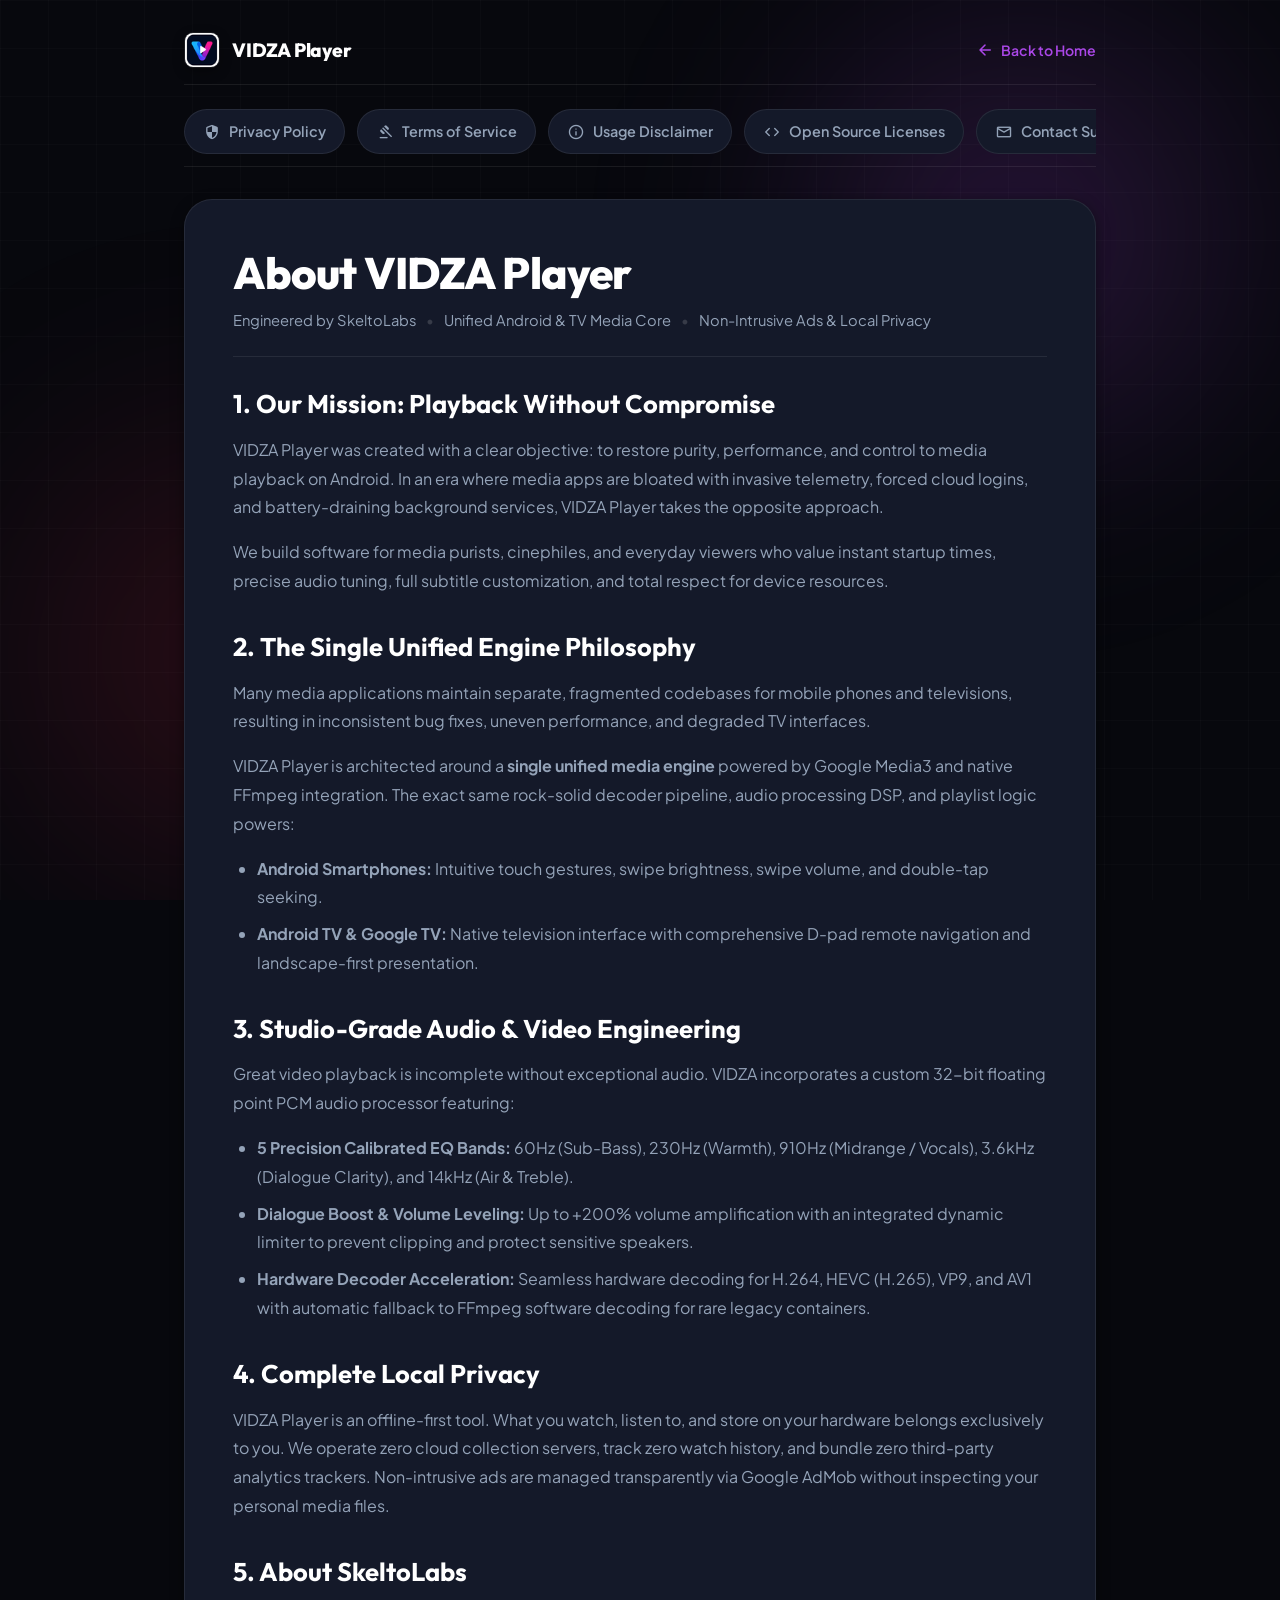
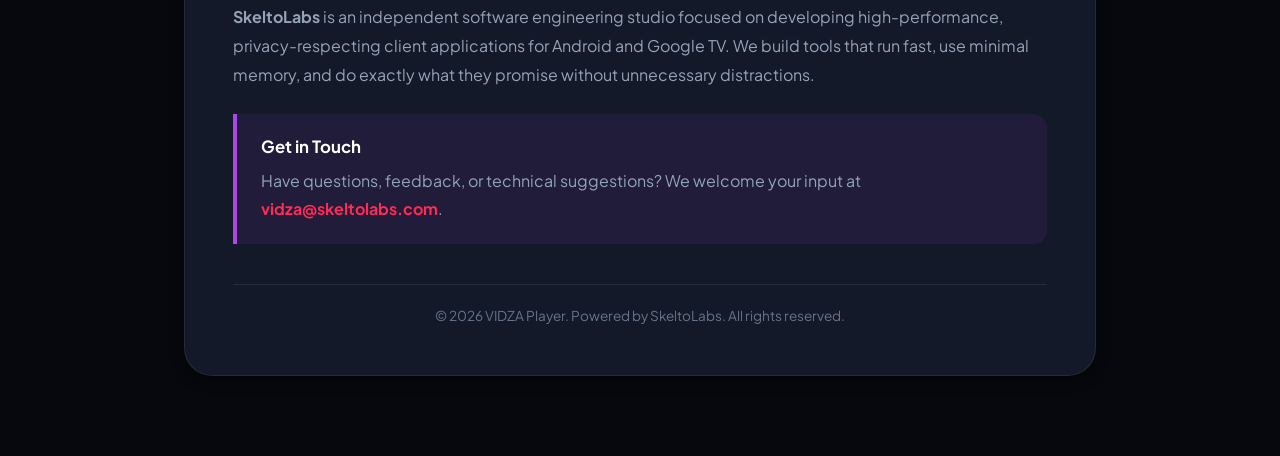
==== commit 091e1bf2: "Update legal pages to Oct 6 2026, overhaul SEO/favicons for Google & Bing, and optimize search snipp" ====
--- a/about.html
+++ b/about.html
@@ -10,14 +10,82 @@
   <meta name="author" content="SkeltoLabs">
   <meta name="theme-color" content="#07080D">
 
+  <meta name="robots" content="index, follow, max-snippet:-1, max-image-preview:large, max-video-preview:-1">
+  <meta name="googlebot" content="index, follow, max-snippet:-1, max-image-preview:large, max-video-preview:-1">
+  <meta name="bingbot" content="index, follow, max-snippet:-1, max-image-preview:large, max-video-preview:-1">
   <link rel="canonical" href="https://vidza.skeltolabs.com/about.html">
+
+  <!-- Open Graph -->
   <meta property="og:type" content="website">
   <meta property="og:url" content="https://vidza.skeltolabs.com/about.html">
+  <meta property="og:site_name" content="VIDZA Player">
   <meta property="og:title" content="About Us — VIDZA Player">
   <meta property="og:description" content="Learn about SkeltoLabs and our mission behind VIDZA Player: high-performance, cinematic video and audio playback for Android and Android TV.">
   <meta property="og:image" content="https://vidza.skeltolabs.com/assets/images/tv_preview.png">
 
-  <link rel="icon" type="image/png" href="assets/images/app_icon.png">
+  <!-- Twitter / X -->
+  <meta name="twitter:card" content="summary_large_image">
+  <meta name="twitter:url" content="https://vidza.skeltolabs.com/about.html">
+  <meta name="twitter:title" content="About Us — VIDZA Player">
+  <meta name="twitter:description" content="Learn about SkeltoLabs and our mission behind VIDZA Player: high-performance, cinematic video and audio playback for Android and Android TV.">
+  <meta name="twitter:image" content="https://vidza.skeltolabs.com/assets/images/tv_preview.png">
+
+  <!-- Favicon & Icons -->
+  <link rel="icon" type="image/x-icon" href="/favicon.ico">
+  <link rel="icon" type="image/png" sizes="48x48" href="/favicon-48x48.png">
+  <link rel="icon" type="image/png" sizes="96x96" href="/favicon-96x96.png">
+  <link rel="icon" type="image/png" sizes="192x192" href="/favicon-192x192.png">
+  <link rel="apple-touch-icon" sizes="180x180" href="/apple-touch-icon.png">
+  <link rel="shortcut icon" href="/favicon.ico">
+  <link rel="manifest" href="/site.webmanifest">
+
+  <!-- Schema.org Structured Data -->
+  <script type="application/ld+json">
+  {
+    "@context": "https://schema.org",
+    "@graph": [
+      {
+        "@type": "AboutPage",
+        "@id": "https://vidza.skeltolabs.com/about.html#webpage",
+        "url": "https://vidza.skeltolabs.com/about.html",
+        "name": "About Us — VIDZA Player",
+        "description": "Learn about SkeltoLabs and our mission behind VIDZA Player: high-performance, cinematic video and audio playback for Android and Android TV.",
+        "isPartOf": {
+          "@type": "WebSite",
+          "@id": "https://vidza.skeltolabs.com/#website",
+          "name": "VIDZA Player",
+          "url": "https://vidza.skeltolabs.com/"
+        },
+        "publisher": {
+          "@type": "Organization",
+          "@id": "https://vidza.skeltolabs.com/#organization",
+          "name": "SkeltoLabs",
+          "url": "https://vidza.skeltolabs.com/"
+        },
+        "inLanguage": "en"
+      },
+      {
+        "@type": "BreadcrumbList",
+        "@id": "https://vidza.skeltolabs.com/about.html#breadcrumb",
+        "itemListElement": [
+          {
+            "@type": "ListItem",
+            "position": 1,
+            "name": "Home",
+            "item": "https://vidza.skeltolabs.com/"
+          },
+          {
+            "@type": "ListItem",
+            "position": 2,
+            "name": "About Us",
+            "item": "https://vidza.skeltolabs.com/about.html"
+          }
+        ]
+      }
+    ]
+  }
+  </script>
+
   <link rel="preconnect" href="https://fonts.googleapis.com">
   <link rel="preconnect" href="https://fonts.gstatic.com" crossorigin>
   <link href="https://fonts.googleapis.com/css2?family=Outfit:wght@400;500;600;700;800&family=Plus+Jakarta+Sans:wght@300;400;500;600;700;800&family=JetBrains+Mono:wght@400;500&display=swap" rel="stylesheet">
@@ -34,9 +102,45 @@
   </div>
   <div class="grid-overlay" aria-hidden="true"></div>
 
-  <!-- Self-Contained Document Wrapper (No external header, no external footer) -->
+  <!-- Document Wrapper -->
   <div class="standalone-legal-page">
     <div class="legal-container">
+
+      <!-- Branded Topbar with Home Link -->
+      <div class="legal-doc-topbar">
+        <a href="/" class="legal-doc-brand" title="VIDZA Player Home">
+          <img src="/favicon-48x48.png" alt="VIDZA Player Icon" width="36" height="36">
+          <span>VIDZA Player</span>
+        </a>
+        <a href="/" class="plain-back-link" style="gap: 6px;">
+          <span class="material-symbols-rounded" style="font-size: 20px;">arrow_back</span>
+          <span>Back to Home</span>
+        </a>
+      </div>
+
+      <!-- Interactive Navigation Tabs -->
+      <nav class="legal-nav-tabs" aria-label="Legal Documents Navigation">
+        <a href="privacy-policy.html" class="legal-tab-link">
+          <span class="material-symbols-rounded" style="font-size: 18px;">security</span>
+          <span>Privacy Policy</span>
+        </a>
+        <a href="terms-of-service.html" class="legal-tab-link">
+          <span class="material-symbols-rounded" style="font-size: 18px;">gavel</span>
+          <span>Terms of Service</span>
+        </a>
+        <a href="usage-disclaimer.html" class="legal-tab-link">
+          <span class="material-symbols-rounded" style="font-size: 18px;">info</span>
+          <span>Usage Disclaimer</span>
+        </a>
+        <a href="open-source-licenses.html" class="legal-tab-link">
+          <span class="material-symbols-rounded" style="font-size: 18px;">code</span>
+          <span>Open Source Licenses</span>
+        </a>
+        <a href="contact.html" class="legal-tab-link">
+          <span class="material-symbols-rounded" style="font-size: 18px;">mail</span>
+          <span>Contact Support</span>
+        </a>
+      </nav>
       
       <!-- Single Self-Contained Bordered Card -->
       <article class="legal-doc-content">
--- a/css/animations.css
+++ b/css/animations.css
@@ -22,6 +22,20 @@
   filter: blur(0) !important;
 }
 
+/* Crucial Performance: Above-the-fold Hero is always instantly visible */
+.hero .reveal-init,
+#hero .reveal-init,
+.hero-stage,
+.hero-headline,
+.hero-subtitle,
+.hero-cta-group,
+.hero-devices-row {
+  opacity: 1 !important;
+  transform: none !important;
+  filter: none !important;
+  transition: none !important;
+}
+
 /* Stagger delays for natural cascading flow */
 .delay-1 { transition-delay: 0.08s; }
 .delay-2 { transition-delay: 0.16s; }
--- a/css/style.css
+++ b/css/style.css
@@ -2,8 +2,6 @@
    VIDZA PLAYER — MODERN CINEMATIC DESIGN SYSTEM
    Strictly Purple & Vivid Red Palette • Light & Dark Mode • Zero Emojis
    ========================================================================== */
-
-@import url('https://fonts.googleapis.com/css2?family=Plus+Jakarta+Sans:wght@300;400;500;600;700;800&family=Outfit:wght@400;500;600;700;800&family=JetBrains+Mono:wght@400;500&display=swap');
 
 :root {
   /* Surface Colors — Dark Obsidian (Default) */
@@ -524,22 +522,23 @@
   position: absolute;
   top: 0;
   right: 0;
-  width: 295px;
-  max-width: 86vw;
+  width: 360px;
+  max-width: 88vw;
   height: 100dvh;
   max-height: 100dvh;
-  background: var(--bg-glass-elevated);
-  backdrop-filter: blur(28px);
-  -webkit-backdrop-filter: blur(28px);
-  border-left: 1px solid var(--border-medium);
-  box-shadow: -15px 0 50px rgba(0, 0, 0, 0.7);
-  padding: 14px 12px max(14px, env(safe-area-inset-bottom, 14px)) 12px;
+  background: rgba(11, 14, 23, 0.96);
+  backdrop-filter: blur(32px);
+  -webkit-backdrop-filter: blur(32px);
+  border-left: 1px solid rgba(255, 255, 255, 0.1);
+  box-shadow: -20px 0 60px rgba(0, 0, 0, 0.8), 0 0 40px rgba(171, 71, 232, 0.08);
+  padding: 18px 16px max(16px, env(safe-area-inset-bottom, 16px)) 16px;
   display: flex;
   flex-direction: column;
   justify-content: space-between;
   transform: translateX(100%);
   transition: transform 0.35s cubic-bezier(0.16, 1, 0.3, 1);
-  overflow: hidden;
+  overflow-x: hidden !important;
+  overflow-y: hidden !important;
   box-sizing: border-box;
 }
 
@@ -549,108 +548,336 @@
 
 .stair-drawer-scroll-wrap {
   overflow-y: auto;
+  overflow-x: hidden !important;
   flex: 1;
   min-height: 0;
   display: flex;
   flex-direction: column;
-  scrollbar-width: thin;
-  padding-right: 2px;
+  scrollbar-width: none;
+  -ms-overflow-style: none;
+  padding-right: 0;
+  width: 100%;
+  box-sizing: border-box;
+}
+
+.stair-drawer-scroll-wrap::-webkit-scrollbar {
+  display: none;
 }
 
 .stair-drawer-header {
   display: flex;
   align-items: center;
   justify-content: space-between;
-  padding-bottom: 8px;
-  border-bottom: 1px solid var(--border-subtle);
-  margin-bottom: 8px;
+  padding-bottom: 14px;
+  border-bottom: 1px solid rgba(255, 255, 255, 0.08);
+  margin-bottom: 14px;
+  width: 100%;
+  box-sizing: border-box;
+}
+
+.drawer-brand-block {
+  display: flex;
+  align-items: center;
+  gap: 10px;
+}
+
+.drawer-app-icon {
+  width: 38px;
+  height: 38px;
+  border-radius: 10px;
+  border: 1px solid rgba(255, 255, 255, 0.15);
+  box-shadow: 0 4px 14px rgba(0, 0, 0, 0.4);
+  flex-shrink: 0;
+}
+
+.drawer-title-box {
+  display: flex;
+  flex-direction: column;
+}
+
+.drawer-brand-name {
+  font-weight: 800;
+  font-family: 'Outfit', sans-serif;
+  font-size: 1.15rem;
+  color: var(--text-white);
+  letter-spacing: -0.01em;
+  line-height: 1.2;
+}
+
+.drawer-brand-tag {
+  font-size: 0.72rem;
+  color: var(--purple-light);
+  font-weight: 600;
+  letter-spacing: 0.02em;
+}
+
+.drawer-close-btn {
+  position: static !important;
+  width: 34px;
+  height: 34px;
+  border-radius: 9px;
+  background: rgba(255, 255, 255, 0.06);
+  border: 1px solid rgba(255, 255, 255, 0.1);
+  color: var(--text-secondary);
+  display: flex;
+  align-items: center;
+  justify-content: center;
+  cursor: pointer;
+  transition: all 0.2s ease;
+}
+
+.drawer-close-btn:hover {
+  background: rgba(255, 42, 85, 0.15);
+  border-color: var(--red-primary);
+  color: var(--red-primary);
+  transform: rotate(90deg);
+}
+
+.drawer-quick-pills {
+  display: flex;
+  align-items: center;
+  gap: 6px;
+  margin-bottom: 12px;
+  width: 100%;
+  box-sizing: border-box;
+}
+
+.drawer-pill {
+  flex: 1;
+  display: flex;
+  align-items: center;
+  justify-content: center;
+  gap: 4px;
+  font-size: 0.64rem;
+  font-weight: 600;
+  color: var(--text-secondary);
+  background: rgba(255, 255, 255, 0.04);
+  border: 1px solid rgba(255, 255, 255, 0.06);
+  padding: 6px 3px;
+  border-radius: 8px;
+  letter-spacing: 0.01em;
+  white-space: nowrap;
+}
+
+.drawer-pill .material-symbols-rounded {
+  font-size: 14px;
+  color: var(--purple-light);
+}
+
+.drawer-section-label {
+  font-size: 0.65rem;
+  font-weight: 700;
+  letter-spacing: 0.12em;
+  color: var(--text-muted);
+  margin-bottom: 6px;
+  padding-left: 4px;
 }
 
 .stair-nav-list {
   list-style: none;
   display: flex;
   flex-direction: column;
-  gap: 4px;
+  gap: 5px;
+  padding: 0 !important;
+  margin: 0 !important;
+  width: 100%;
+  box-sizing: border-box;
 }
 
 .stair-item {
-  opacity: 0;
+  width: 100%;
+  box-sizing: border-box;
 }
 
 .stair-link {
   display: flex;
   align-items: center;
   justify-content: space-between;
-  padding: 6px 10px;
-  border-radius: var(--radius-sm);
+  padding: 8px 12px;
+  border-radius: var(--radius-md);
   background: rgba(255, 255, 255, 0.03);
-  border: 1px solid var(--border-subtle);
-  transition: all 0.2s ease;
-}
-
-[data-theme="light"] .stair-link {
-  background: rgba(15, 23, 42, 0.03);
+  border: 1px solid rgba(255, 255, 255, 0.07);
+  transition: all 0.22s cubic-bezier(0.16, 1, 0.3, 1);
+  text-decoration: none;
+  width: 100%;
+  box-sizing: border-box;
 }
 
 .stair-link:hover {
-  background: var(--bg-card-hover);
-  border-color: var(--red-primary);
-  transform: translateX(3px);
-  box-shadow: 0 4px 12px var(--red-glow);
+  background: rgba(139, 47, 201, 0.1);
+  border-color: rgba(171, 71, 232, 0.4);
+  transform: translateX(4px);
+  box-shadow: 0 4px 16px rgba(139, 47, 201, 0.15);
 }
 
 .stair-link-left {
   display: flex;
   align-items: center;
-  gap: 8px;
+  gap: 10px;
 }
 
 .stair-link-icon {
-  width: 26px;
-  height: 26px;
-  border-radius: 7px;
+  width: 32px;
+  height: 32px;
+  border-radius: 8px;
+  display: flex;
+  align-items: center;
+  justify-content: center;
+  font-size: 16px;
+  flex-shrink: 0;
+  transition: transform 0.2s ease;
+}
+
+.stair-link:hover .stair-link-icon {
+  transform: scale(1.08);
+}
+
+.stair-link-icon.purple {
+  background: rgba(171, 71, 232, 0.12);
+  color: var(--purple-light);
+  border: 1px solid rgba(171, 71, 232, 0.2);
+}
+
+.stair-link-icon.red {
   background: rgba(255, 42, 85, 0.12);
   color: var(--red-primary);
-  display: flex;
-  align-items: center;
-  justify-content: center;
-  font-size: 15px;
-  flex-shrink: 0;
-}
-
-.stair-link-icon .material-symbols-rounded {
-  font-size: 16px;
+  border: 1px solid rgba(255, 42, 85, 0.2);
 }
 
 .stair-link-title {
   font-weight: 600;
-  font-size: 0.84rem;
+  font-size: 0.86rem;
   color: var(--text-white);
+  line-height: 1.2;
+}
+
+.stair-link-desc {
+  font-size: 0.68rem;
+  color: var(--text-muted);
   line-height: 1.15;
-}
-
-.stair-link-desc {
+  margin-top: 1px;
+}
+
+.stair-step-tag {
+  font-size: 0.65rem;
+  font-family: 'JetBrains Mono', monospace;
+  font-weight: 600;
+  color: var(--text-muted);
+  padding: 2px 7px;
+  border-radius: 6px;
+  background: rgba(255, 255, 255, 0.05);
+  border: 1px solid rgba(255, 255, 255, 0.06);
+}
+
+.drawer-resource-row {
+  display: flex;
+  align-items: center;
+  justify-content: center;
+  gap: 8px;
+  margin-top: 14px;
+  padding: 6px 4px;
+}
+
+.drawer-sublink {
+  font-size: 0.72rem;
+  color: var(--text-muted);
+  text-decoration: none;
+  transition: color 0.2s ease;
+}
+
+.drawer-sublink:hover {
+  color: var(--purple-light);
+}
+
+.drawer-sep {
+  font-size: 0.6rem;
+  color: rgba(255, 255, 255, 0.15);
+}
+
+.stair-drawer-footer {
+  padding-top: 10px;
+  margin-top: 6px;
+  border-top: 1px solid rgba(255, 255, 255, 0.08);
+  display: flex;
+  flex-direction: column;
+  gap: 9px;
+  width: 100%;
+  box-sizing: border-box;
+}
+
+.drawer-theme-row {
+  display: flex;
+  align-items: center;
+  justify-content: space-between;
+  padding: 2px 4px;
+}
+
+.drawer-theme-label {
+  display: flex;
+  align-items: center;
+  gap: 8px;
+  font-size: 0.82rem;
+  font-weight: 500;
+  color: var(--text-secondary);
+}
+
+.drawer-theme-btn {
+  width: 34px;
+  height: 34px;
+  border-radius: 9px;
+  background: rgba(255, 255, 255, 0.06);
+  border: 1px solid rgba(255, 255, 255, 0.1);
+  color: var(--text-secondary);
+  display: flex;
+  align-items: center;
+  justify-content: center;
+  cursor: pointer;
+  transition: all 0.2s ease;
+}
+
+.drawer-theme-btn:hover {
+  background: rgba(171, 71, 232, 0.15);
+  border-color: var(--purple-light);
+  color: var(--purple-light);
+}
+
+.drawer-cta-btn {
+  width: 100%;
+  display: flex;
+  align-items: center;
+  justify-content: center;
+  gap: 10px;
+  padding: 10px 14px;
+  border-radius: var(--radius-md);
+  box-sizing: border-box;
+  text-decoration: none;
+}
+
+.drawer-cta-text {
+  display: flex;
+  flex-direction: column;
+  align-items: flex-start;
+  text-align: left;
+}
+
+.drawer-cta-title {
+  font-size: 0.86rem;
+  font-weight: 700;
+  color: #FFFFFF;
+  line-height: 1.15;
+}
+
+.drawer-cta-sub {
   font-size: 0.67rem;
+  color: rgba(255, 255, 255, 0.85);
+  line-height: 1.1;
+}
+
+.drawer-footer-note {
+  text-align: center;
+  font-size: 0.65rem;
   color: var(--text-muted);
-  line-height: 1.1;
-}
-
-.stair-step-tag {
-  font-size: 0.62rem;
   font-family: 'JetBrains Mono', monospace;
-  color: var(--text-muted);
-  padding: 1px 5px;
-  border-radius: 4px;
-  background: rgba(255, 255, 255, 0.05);
-}
-
-.stair-drawer-footer {
-  padding-top: 8px;
-  margin-top: 6px;
-  border-top: 1px solid var(--border-subtle);
-  display: flex;
-  flex-direction: column;
-  gap: 8px;
 }
 
 /* ==========================================================================
@@ -2882,6 +3109,12 @@
   border-radius: 9px;
   border: 1px solid var(--border-subtle);
   box-shadow: 0 4px 12px rgba(0, 0, 0, 0.3);
+  transition: transform 0.25s ease, box-shadow 0.25s ease;
+}
+
+.legal-doc-brand:hover img {
+  transform: scale(1.06);
+  box-shadow: 0 4px 16px rgba(171, 71, 232, 0.45);
 }
 
 .legal-doc-brand span {
@@ -3096,10 +3329,17 @@
   display: flex;
   align-items: center;
   gap: 12px;
-  margin-bottom: 36px;
-  padding-bottom: 16px;
+  margin-bottom: 32px;
+  padding-bottom: 12px;
   border-bottom: 1px solid var(--border-subtle);
   overflow-x: auto;
+  overflow-y: hidden;
+  scrollbar-width: none;
+  -webkit-overflow-scrolling: touch;
+}
+
+.legal-nav-tabs::-webkit-scrollbar {
+  display: none;
 }
 
 .legal-tab-link {
@@ -3114,20 +3354,22 @@
   font-size: 0.9rem;
   font-weight: 600;
   white-space: nowrap;
-  transition: all 0.25s ease;
+  transition: all 0.25s cubic-bezier(0.16, 1, 0.3, 1);
   text-decoration: none;
 }
 
 .legal-tab-link:hover {
-  border-color: var(--border-medium);
+  border-color: var(--purple-light);
   color: var(--text-white);
+  transform: translateY(-1px);
+  box-shadow: 0 4px 12px rgba(171, 71, 232, 0.2);
 }
 
 .legal-tab-link.active {
   background: var(--gradient-brand);
   color: #FFFFFF !important;
   border-color: transparent;
-  box-shadow: 0 4px 16px var(--purple-glow);
+  box-shadow: 0 4px 18px rgba(171, 71, 232, 0.45);
 }
 
 .legal-doc-content {
@@ -3668,15 +3910,67 @@
   color: var(--text-dark);
 }
 
-/* Stair drawer */
+/* Stair drawer light mode */
 [data-theme="light"] .stair-drawer-panel {
   background: rgba(255, 255, 255, 0.98);
-  border-left-color: rgba(15, 23, 42, 0.08);
-  box-shadow: -10px 0 40px rgba(0, 0, 0, 0.08);
+  border-left-color: rgba(15, 23, 42, 0.1);
+  box-shadow: -20px 0 60px rgba(15, 23, 42, 0.12);
+}
+[data-theme="light"] .drawer-brand-name {
+  color: #0F172A !important;
+}
+[data-theme="light"] .drawer-brand-tag {
+  color: #8B2FC9 !important;
+}
+[data-theme="light"] .drawer-close-btn {
+  background: rgba(15, 23, 42, 0.05);
+  border-color: rgba(15, 23, 42, 0.1);
+  color: #475569;
+}
+[data-theme="light"] .drawer-pill {
+  background: #F1F5F9;
+  border-color: rgba(15, 23, 42, 0.08);
+  color: #334155;
+}
+[data-theme="light"] .drawer-section-label {
+  color: #64748B;
+}
+[data-theme="light"] .stair-link {
+  background: #F8FAFC;
+  border-color: rgba(15, 23, 42, 0.08);
+}
+[data-theme="light"] .stair-link:hover {
+  background: #FFFFFF;
+  border-color: var(--purple-primary);
+  box-shadow: 0 4px 16px rgba(139, 47, 201, 0.12);
+}
+[data-theme="light"] .stair-link-title {
+  color: #0F172A !important;
+}
+[data-theme="light"] .stair-link-desc {
+  color: #64748B !important;
 }
 [data-theme="light"] .stair-step-tag {
+  background: rgba(15, 23, 42, 0.06);
+  border-color: rgba(15, 23, 42, 0.08);
+  color: #475569;
+}
+[data-theme="light"] .drawer-theme-btn {
   background: rgba(15, 23, 42, 0.05);
-  color: var(--text-muted);
+  border-color: rgba(15, 23, 42, 0.1);
+  color: #334155;
+}
+[data-theme="light"] .drawer-theme-label {
+  color: #334155;
+}
+[data-theme="light"] .drawer-sublink {
+  color: #64748B;
+}
+[data-theme="light"] .drawer-sublink:hover {
+  color: #8B2FC9;
+}
+[data-theme="light"] .drawer-sep {
+  color: rgba(15, 23, 42, 0.15);
 }
 
 /* Sticky bottom bar */
@@ -4507,9 +4801,8 @@
     height: 24px;
   }
   .stair-drawer-panel {
-    width: 265px;
-    max-width: 88vw;
-    padding: 10px 8px;
+    width: min(340px, 88vw);
+    padding: 16px 14px max(14px, env(safe-area-inset-bottom, 14px)) 14px;
   }
   .legal-meta-row {
     flex-direction: column;
@@ -4564,14 +4857,11 @@
     gap: 12px;
   }
   .stair-drawer-panel {
-    width: 245px;
-    max-width: 90vw;
-  }
-  .stair-link-desc {
+    width: min(310px, 92vw);
+    padding: 14px 12px max(12px, env(safe-area-inset-bottom, 12px)) 12px;
+  }
+  .drawer-quick-pills {
     display: none;
-  }
-  .stair-link-title {
-    font-size: 0.8rem;
   }
   .footer-bottom-links {
     gap: 4px;
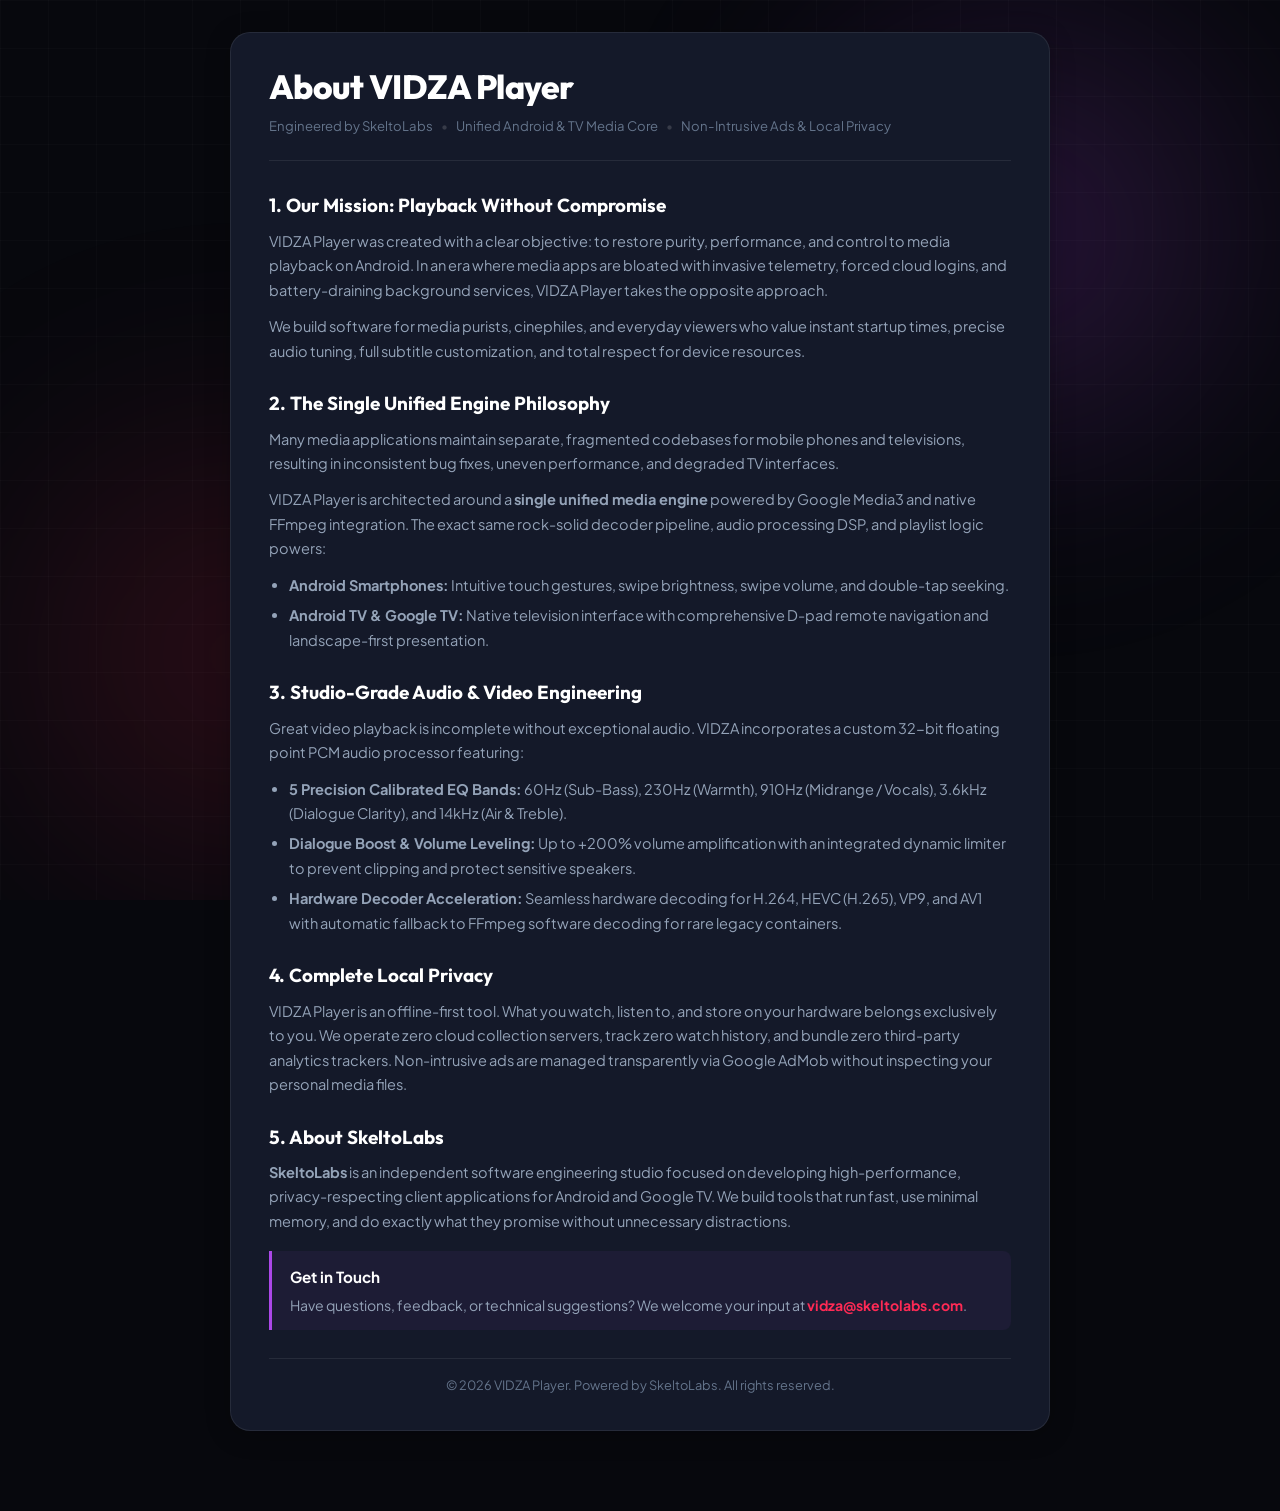
==== commit 349cd52a: "Simplify legal pages to clean standalone cards with compact typography and balanced alignments" ====
--- a/about.html
+++ b/about.html
@@ -105,42 +105,6 @@
   <!-- Document Wrapper -->
   <div class="standalone-legal-page">
     <div class="legal-container">
-
-      <!-- Branded Topbar with Home Link -->
-      <div class="legal-doc-topbar">
-        <a href="/" class="legal-doc-brand" title="VIDZA Player Home">
-          <img src="/favicon-48x48.png" alt="VIDZA Player Icon" width="36" height="36">
-          <span>VIDZA Player</span>
-        </a>
-        <a href="/" class="plain-back-link" style="gap: 6px;">
-          <span class="material-symbols-rounded" style="font-size: 20px;">arrow_back</span>
-          <span>Back to Home</span>
-        </a>
-      </div>
-
-      <!-- Interactive Navigation Tabs -->
-      <nav class="legal-nav-tabs" aria-label="Legal Documents Navigation">
-        <a href="privacy-policy.html" class="legal-tab-link">
-          <span class="material-symbols-rounded" style="font-size: 18px;">security</span>
-          <span>Privacy Policy</span>
-        </a>
-        <a href="terms-of-service.html" class="legal-tab-link">
-          <span class="material-symbols-rounded" style="font-size: 18px;">gavel</span>
-          <span>Terms of Service</span>
-        </a>
-        <a href="usage-disclaimer.html" class="legal-tab-link">
-          <span class="material-symbols-rounded" style="font-size: 18px;">info</span>
-          <span>Usage Disclaimer</span>
-        </a>
-        <a href="open-source-licenses.html" class="legal-tab-link">
-          <span class="material-symbols-rounded" style="font-size: 18px;">code</span>
-          <span>Open Source Licenses</span>
-        </a>
-        <a href="contact.html" class="legal-tab-link">
-          <span class="material-symbols-rounded" style="font-size: 18px;">mail</span>
-          <span>Contact Support</span>
-        </a>
-      </nav>
       
       <!-- Single Self-Contained Bordered Card -->
       <article class="legal-doc-content">
--- a/css/style.css
+++ b/css/style.css
@@ -3140,9 +3140,9 @@
 }
 
 .legal-container {
-  max-width: 960px;
+  max-width: 860px;
   margin: 0 auto;
-  padding: 0 24px;
+  padding: 0 20px;
 }
 
 .legal-breadcrumb {
@@ -3223,7 +3223,7 @@
 }
 
 .in-card-pretitle {
-  font-size: 0.8rem;
+  font-size: 0.75rem;
   font-weight: 700;
   text-transform: uppercase;
   letter-spacing: 0.08em;
@@ -3232,29 +3232,29 @@
 
 .in-card-title {
   font-family: 'Outfit', sans-serif;
-  font-size: clamp(2rem, 4vw, 2.75rem);
+  font-size: clamp(1.65rem, 3.2vw, 2.1rem);
   font-weight: 800;
   color: var(--text-white);
-  line-height: 1.15;
-  margin-bottom: 10px;
-  letter-spacing: -0.02em;
+  line-height: 1.2;
+  margin-bottom: 8px;
+  letter-spacing: -0.015em;
 }
 
 .in-card-meta {
   display: flex;
   align-items: center;
-  gap: 10px;
-  font-size: 0.92rem;
-  color: var(--text-secondary);
+  gap: 8px;
+  font-size: 0.82rem;
+  color: var(--text-muted);
   flex-wrap: wrap;
 }
 
 .in-card-footer {
-  margin-top: 40px;
-  padding-top: 20px;
+  margin-top: 28px;
+  padding-top: 16px;
   border-top: 1px solid var(--border-subtle);
   text-align: center;
-  font-size: 0.85rem;
+  font-size: 0.8rem;
   color: var(--text-muted);
 }
 
@@ -3375,19 +3375,21 @@
 .legal-doc-content {
   background: var(--bg-card);
   border: 1px solid var(--border-subtle);
-  border-radius: var(--radius-xl);
-  padding: 48px;
-  box-shadow: var(--shadow-sm);
+  border-radius: var(--radius-lg);
+  padding: 34px 38px;
+  box-shadow: 0 4px 24px rgba(0, 0, 0, 0.25);
 }
 
 .legal-doc-content h2 {
-  font-size: 1.6rem;
-  margin-top: 36px;
-  margin-bottom: 16px;
+  font-size: 1.18rem;
+  font-weight: 700;
+  margin-top: 28px;
+  margin-bottom: 10px;
   color: var(--text-white);
   display: flex;
   align-items: center;
-  gap: 10px;
+  gap: 8px;
+  line-height: 1.35;
 }
 
 .legal-doc-content h2:first-of-type {
@@ -3395,66 +3397,77 @@
 }
 
 .legal-doc-content h3 {
-  font-size: 1.25rem;
-  margin-top: 24px;
-  margin-bottom: 12px;
+  font-size: 1.02rem;
+  font-weight: 600;
+  margin-top: 18px;
+  margin-bottom: 8px;
   color: var(--text-white);
+  line-height: 1.35;
 }
 
 .legal-doc-content p {
   color: var(--text-secondary);
-  font-size: 1rem;
-  line-height: 1.8;
-  margin-bottom: 16px;
+  font-size: 0.91rem;
+  line-height: 1.68;
+  margin-bottom: 12px;
+  text-align: left;
 }
 
 .legal-doc-content ul, .legal-doc-content ol {
   color: var(--text-secondary);
-  margin-left: 24px;
-  margin-bottom: 20px;
-  line-height: 1.8;
+  font-size: 0.91rem;
+  line-height: 1.68;
+  margin-left: 20px;
+  margin-bottom: 14px;
 }
 
 .legal-doc-content li {
-  margin-bottom: 8px;
+  margin-bottom: 6px;
 }
 
 .legal-doc-content code {
-  background: rgba(255, 42, 85, 0.1);
+  background: rgba(255, 42, 85, 0.08);
   color: var(--red-primary);
-  padding: 2px 6px;
+  padding: 1.5px 5px;
   border-radius: 4px;
   font-family: 'JetBrains Mono', monospace;
-  font-size: 0.88em;
+  font-size: 0.85em;
 }
 
 .legal-callout {
-  background: rgba(171, 71, 232, 0.08);
-  border-left: 4px solid var(--purple-light);
-  border-radius: 0 var(--radius-md) var(--radius-md) 0;
-  padding: 20px 24px;
-  margin: 24px 0;
+  background: rgba(171, 71, 232, 0.06);
+  border-left: 3px solid var(--purple-light);
+  border-radius: 0 8px 8px 0;
+  padding: 14px 18px;
+  margin: 18px 0;
+  font-size: 0.88rem;
+  line-height: 1.6;
 }
 
 .legal-callout.callout-red {
-  background: rgba(255, 42, 85, 0.08);
+  background: rgba(255, 42, 85, 0.06);
   border-left-color: var(--red-primary);
 }
 
 .legal-callout-title {
   font-weight: 700;
-  font-size: 1.05rem;
+  font-size: 0.95rem;
   color: var(--text-white);
-  margin-bottom: 6px;
+  margin-bottom: 4px;
   display: flex;
   align-items: center;
   gap: 8px;
+}
+
+.legal-callout p {
+  font-size: 0.88rem !important;
+  line-height: 1.6 !important;
 }
 
 .legal-table-wrap {
   overflow-x: auto;
-  margin: 24px 0;
-  border-radius: var(--radius-md);
+  margin: 18px 0;
+  border-radius: 8px;
   border: 1px solid var(--border-subtle);
 }
 
@@ -3462,14 +3475,17 @@
   width: 100%;
   border-collapse: collapse;
   text-align: left;
-  font-size: 0.92rem;
+  font-size: 0.85rem;
 }
 
 .legal-table th {
   background: rgba(255, 255, 255, 0.04);
   color: var(--text-white);
-  padding: 14px 18px;
+  padding: 10px 14px;
   font-weight: 700;
+  font-size: 0.82rem;
+  text-transform: uppercase;
+  letter-spacing: 0.04em;
   border-bottom: 1px solid var(--border-subtle);
 }
 
@@ -3479,9 +3495,11 @@
 }
 
 .legal-table td {
-  padding: 14px 18px;
+  padding: 10px 14px;
   border-bottom: 1px solid var(--border-subtle);
   color: var(--text-secondary);
+  font-size: 0.85rem;
+  line-height: 1.55;
 }
 
 .legal-table tr:last-child td {
@@ -4716,11 +4734,22 @@
     font-size: 1.65rem;
   }
   .legal-doc-content {
-    padding: 22px 16px;
-    border-radius: var(--radius-lg);
+    padding: 20px 18px;
+    border-radius: var(--radius-md);
   }
   .legal-doc-content h2 {
-    font-size: 1.25rem;
+    font-size: 1.1rem;
+    margin-top: 22px;
+    margin-bottom: 8px;
+  }
+  .legal-doc-content p,
+  .legal-doc-content ul,
+  .legal-doc-content ol {
+    font-size: 0.88rem;
+    line-height: 1.62;
+  }
+  .in-card-title {
+    font-size: 1.5rem !important;
   }
 
   /* Modals on Phone */
